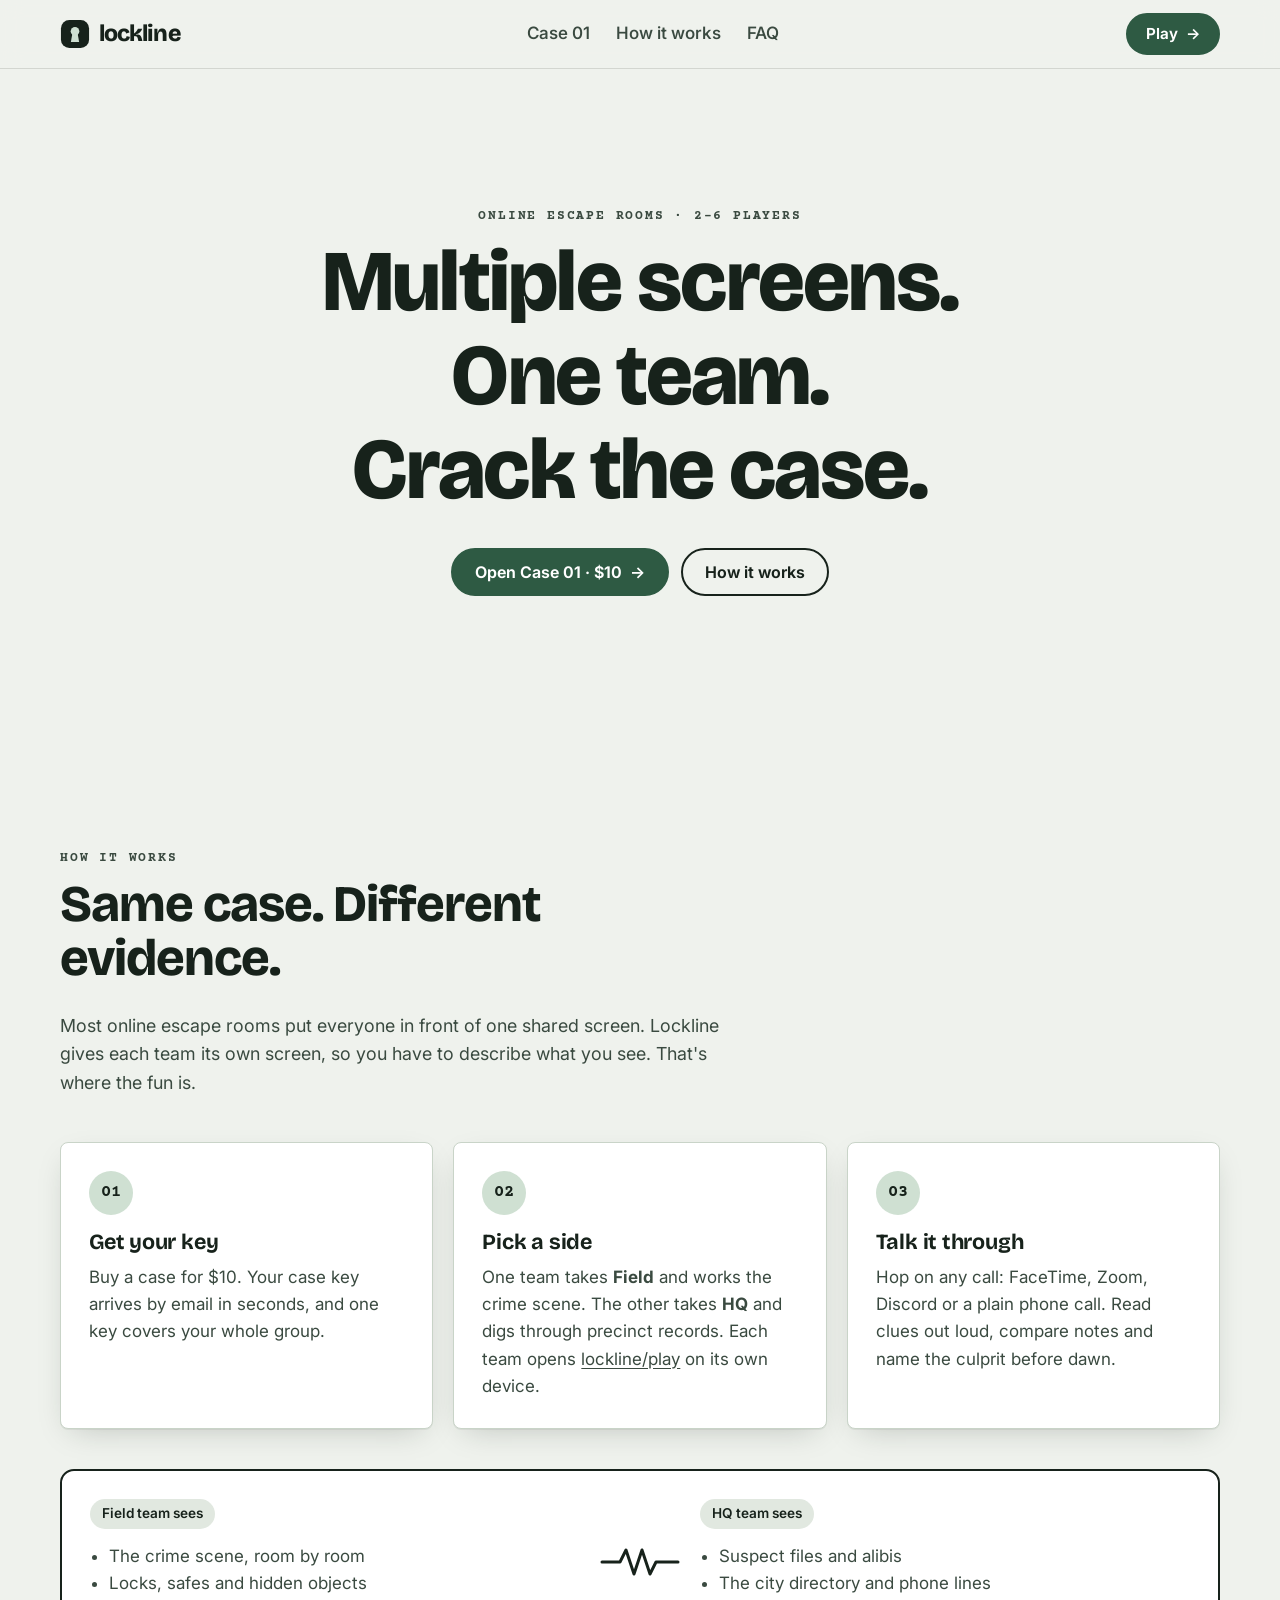
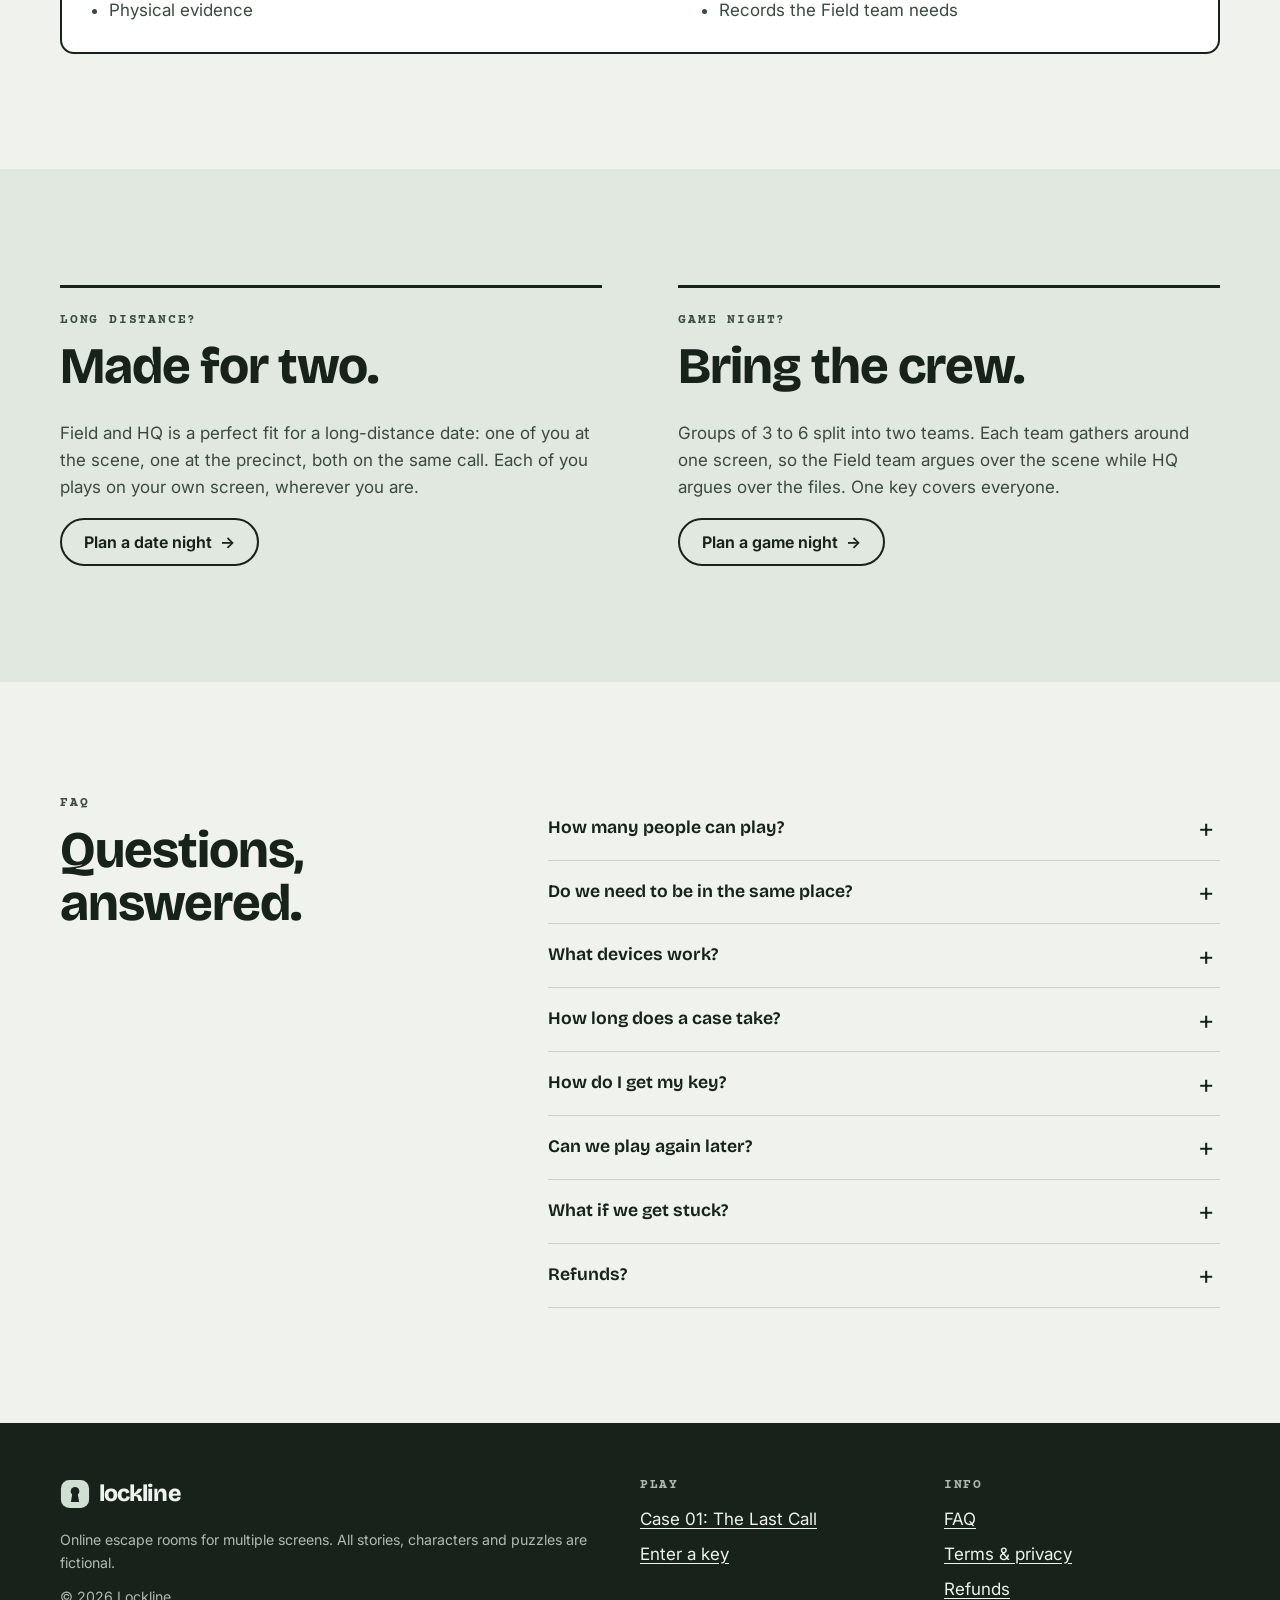
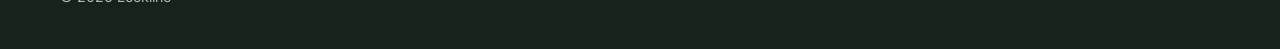
==== index.html @ af4c3b4a "Say 'Multiple screens' instead of 'Two screens'. Co-Authored-By: Claude Opus 5.5 <noreply@anthropic." ====
<!doctype html>
<html lang="en">
<head>
<meta charset="utf-8">
<meta name="viewport" content="width=device-width, initial-scale=1">
<title>Lockline · Online escape rooms for multiple screens</title>
<meta name="description" content="Online detective escape rooms you play from anywhere. Split into Field and HQ, each on your own screen, and talk it through. 2–6 players, $10 per room.">
<meta property="og:title" content="Lockline · Online escape rooms">
<meta property="og:description" content="Multiple screens. One team. Crack the case. 2–6 players, $10 per room.">
<meta name="theme-color" content="#eff2ed">
<link rel="icon" href="images/favicon.svg" type="image/svg+xml">
<link rel="preconnect" href="https://fonts.googleapis.com">
<link rel="preconnect" href="https://fonts.gstatic.com" crossorigin>
<link rel="stylesheet" href="https://fonts.googleapis.com/css2?family=Bricolage+Grotesque:opsz,wght@12..96,400..800&family=Courier+Prime:wght@400;700&family=Inter:wght@400..700&display=swap">
<link rel="stylesheet" href="css/site.css">
<link rel="stylesheet" href="css/home.css">
</head>
<body>
<a class="skip" href="#main">Skip to content</a>

<header class="nav">
  <div class="wrap">
    <a class="logo" href="./" aria-label="Lockline home">
      <svg viewBox="0 0 32 32" aria-hidden="true"><rect x="1" y="1" width="30" height="30" rx="9" fill="#17221b"/><circle cx="16" cy="13" r="4.6" fill="#cfe0d2"/><path d="M13.2 15.5h5.6l1.6 9h-8.8z" fill="#cfe0d2"/></svg>
      lockline
    </a>
    <nav aria-label="Main">
      <ul>
        <li><a href="rooms/the-last-call.html">Case 01</a></li>
        <li><a href="#how">How it works</a></li>
        <li><a href="#faq">FAQ</a></li>
      </ul>
    </nav>
    <a class="btn btn--tape" href="play.html">Play <span class="arrow" aria-hidden="true">→</span></a>
  </div>
</header>

<main id="main">
  <section class="hero">
    <div class="wrap">
      <div class="hero-copy">
        <span class="eyebrow">Online escape rooms · 2–6 players</span>
        <h1 class="kinetic" aria-label="Multiple screens. One team. Crack the case.">
          <span class="k" aria-hidden="true">Multiple screens.</span>
          <span class="k" aria-hidden="true">One team.</span>
          <span class="k" aria-hidden="true">Crack the case.</span>
        </h1>
        <div class="hero-cta">
          <a class="btn btn--tape" href="rooms/the-last-call.html">Open Case 01 · $10 <span class="arrow" aria-hidden="true">→</span></a>
          <a class="btn btn--ghost" href="#how">How it works</a>
        </div>
      </div>
    </div>
  </section>

  <section id="how">
    <div class="wrap">
      <div class="section-head reveal">
        <span class="eyebrow">How it works</span>
        <h2>Same case. Different evidence.</h2>
        <p>Most online escape rooms put everyone in front of one shared screen. Lockline gives each team its own screen, so you have to describe what you see. That's where the fun is.</p>
      </div>
      <ol class="steps">
        <li class="step paper reveal">
          <span class="step-n typed">01</span>
          <h3>Get your key</h3>
          <p>Buy a case for $10. Your case key arrives by email in seconds, and one key covers your whole group.</p>
        </li>
        <li class="step paper reveal">
          <span class="step-n typed">02</span>
          <h3>Pick a side</h3>
          <p>One team takes <strong>Field</strong> and works the crime scene. The other takes <strong>HQ</strong> and digs through precinct records. Each team opens <a href="play.html">lockline/play</a> on its own device.</p>
        </li>
        <li class="step paper reveal">
          <span class="step-n typed">03</span>
          <h3>Talk it through</h3>
          <p>Hop on any call: FaceTime, Zoom, Discord or a plain phone call. Read clues out loud, compare notes and name the culprit before dawn.</p>
        </li>
      </ol>
      <div class="split reveal">
        <div class="split-side">
          <span class="chip">Field team sees</span>
          <ul>
            <li>The crime scene, room by room</li>
            <li>Locks, safes and hidden objects</li>
            <li>Physical evidence</li>
          </ul>
        </div>
        <div class="split-mid" aria-hidden="true">
          <svg viewBox="0 0 80 40"><path d="M2 20h18l6-12 8 24 8-24 8 24 6-12h22" fill="none" stroke="#17221b" stroke-width="3" stroke-linecap="round" stroke-linejoin="round"/></svg>
        </div>
        <div class="split-side">
          <span class="chip">HQ team sees</span>
          <ul>
            <li>Suspect files and alibis</li>
            <li>The city directory and phone lines</li>
            <li>Records the Field team needs</li>
          </ul>
        </div>
      </div>
    </div>
  </section>

  <section class="duo alt">
    <div class="wrap duo-grid">
      <div class="reveal">
        <span class="eyebrow">Long distance?</span>
        <h2>Made for two.</h2>
        <p>Field and HQ is a perfect fit for a long-distance date: one of you at the scene, one at the precinct, both on the same call. Each of you plays on your own screen, wherever you are.</p>
        <a class="btn btn--ghost" href="rooms/the-last-call.html">Plan a date night <span class="arrow" aria-hidden="true">→</span></a>
      </div>
      <div class="reveal">
        <span class="eyebrow">Game night?</span>
        <h2>Bring the crew.</h2>
        <p>Groups of 3 to 6 split into two teams. Each team gathers around one screen, so the Field team argues over the scene while HQ argues over the files. One key covers everyone.</p>
        <a class="btn btn--ghost" href="rooms/the-last-call.html">Plan a game night <span class="arrow" aria-hidden="true">→</span></a>
      </div>
    </div>
  </section>

  <section id="faq">
    <div class="wrap faq-wrap">
      <div class="section-head reveal">
        <span class="eyebrow">FAQ</span>
        <h2>Questions, answered.</h2>
      </div>
      <div class="faq">
        <details><summary>How many people can play?</summary><p>2 to 6. With two players, each of you takes a side. With more, split into two teams. One screen per team works best.</p></details>
        <details><summary>Do we need to be in the same place?</summary><p>No, that's the point. Play together on the couch or from different cities. You just need to be able to talk: on a video call, a phone call, or in the same room.</p></details>
        <details><summary>What devices work?</summary><p>Any modern browser on a laptop, tablet or phone. A laptop or tablet is nicest for the Field team because the crime scene is a big picture to explore.</p></details>
        <details><summary>How long does a case take?</summary><p>About 45–60 minutes. There's no hard cutoff. The clock keeps running if you go over, and you can use hints any time.</p></details>
        <details><summary>How do I get my key?</summary><p>Right after checkout, your case key arrives by email and appears on the receipt page. Enter it at <a href="play.html">lockline/play</a> on each device.</p></details>
        <details><summary>Can we play again later?</summary><p>Yes. Your key stays valid, and your progress is saved in your browser, so you can pause and pick up where you left off.</p></details>
        <details><summary>What if we get stuck?</summary><p>Every lead has three hints, from a gentle nudge to the answer itself. Hints are free; they just show up on your final case report.</p></details>
        <details><summary>Refunds?</summary><p>If the game doesn't work for you, email us within 14 days and we'll make it right. See the <a href="legal.html#refunds">refund policy</a>.</p></details>
      </div>
    </div>
  </section>
</main>

<footer>
  <div class="wrap">
    <div>
      <a class="logo" href="./"><svg viewBox="0 0 32 32" aria-hidden="true" width="30" height="30"><rect x="1" y="1" width="30" height="30" rx="9" fill="#cfe0d2"/><circle cx="16" cy="13" r="4.6" fill="#17221b"/><path d="M13.2 15.5h5.6l1.6 9h-8.8z" fill="#17221b"/></svg>lockline</a>
      <small>Online escape rooms for multiple screens. All stories, characters and puzzles are fictional.</small>
      <small>© <span data-year></span> Lockline</small>
    </div>
    <div>
      <h4>Play</h4>
      <ul><li><a href="rooms/the-last-call.html">Case 01: The Last Call</a></li><li><a href="play.html">Enter a key</a></li></ul>
    </div>
    <div>
      <h4>Info</h4>
      <ul><li><a href="#faq">FAQ</a></li><li><a href="legal.html">Terms &amp; privacy</a></li><li><a href="legal.html#refunds">Refunds</a></li></ul>
    </div>
  </div>
</footer>

<script src="js/config.js"></script>
<script src="js/site.js"></script>
</body>
</html>
---- css/site.css ----
/* Lockline — shared styles
   Palette: Figma "Lush forest" (sage gray / deep green / forest), one solid background, no bright accent.
   --tape is a pale green fill behind dark text; --brand is the main button with white text. */
:root {
  --ivory: #eff2ed;
  --gray: #e1e8e0;
  --gray-2: #c9d4c8;
  --char: #17221b;
  --ink-2: #3a4a40;
  --mute: #55645a;
  --tape: #cfe0d2;
  --tape-deep: #a9c4ae;
  --brand: #2e5a43;
  --err: #b3261e;
  --ok: #2e6b3f;
  --line: #17221b22;

  --f-head: "Bricolage Grotesque", system-ui, sans-serif;
  --f-body: "Inter", system-ui, sans-serif;
  --f-type: "Courier Prime", "Courier New", monospace;

  --r: 14px;
  --r-sm: 8px;
  --shadow: 0 1px 0 #17221b10, 0 10px 30px -12px #17221b40;
  --wrap: 1160px;
  --ease: cubic-bezier(.2, .8, .2, 1);
}

*, *::before, *::after { box-sizing: border-box; }
html { -webkit-text-size-adjust: 100%; scroll-behavior: smooth; }
body {
  margin: 0;
  background: var(--ivory);
  color: var(--char);
  font: 400 1.0625rem/1.6 var(--f-body);
  font-optical-sizing: auto;
}
img, svg { display: block; max-width: 100%; }
a { color: inherit; text-underline-offset: 3px; }
h1, h2, h3, h4 { font-family: var(--f-head); line-height: 1.05; margin: 0 0 .5em; letter-spacing: -.02em; }
h1 { font-size: clamp(2.6rem, 7vw, 5.4rem); font-weight: 800; }
h2 { font-size: clamp(2rem, 4.4vw, 3.2rem); font-weight: 750; }
h3 { font-size: 1.35rem; font-weight: 700; letter-spacing: -.01em; }
p { margin: 0 0 1em; }
.wrap { width: min(var(--wrap), 100% - 32px); margin-inline: auto; }

:focus-visible { outline: 3px solid var(--char); outline-offset: 3px; border-radius: 4px; box-shadow: 0 0 0 6px var(--tape); }
[hidden] { display: none !important; }
[tabindex="-1"]:focus { outline: none; box-shadow: none; }
.skip { position: absolute; left: 12px; top: -60px; z-index: 100; background: var(--tape); color: var(--char); padding: 10px 16px; border-radius: var(--r-sm); font-weight: 700; text-decoration: none; transition: top .2s; }
.skip:focus { top: 12px; }
.sr-only { position: absolute; width: 1px; height: 1px; overflow: hidden; clip: rect(0 0 0 0); white-space: nowrap; }

/* ---------- buttons ---------- */
.btn {
  --bg: var(--char); --fg: var(--ivory);
  display: inline-flex; align-items: center; justify-content: center; gap: .5em;
  min-height: 48px; padding: 0 22px;
  border: 2px solid var(--char); border-radius: 999px;
  background: var(--bg); color: var(--fg);
  font: 650 1rem/1 var(--f-body); text-decoration: none; cursor: pointer;
  transition: transform .18s var(--ease), box-shadow .18s var(--ease), background .18s;
}
.btn:hover { transform: translateY(-2px); box-shadow: 0 6px 0 -1px var(--char); }
.btn:active { transform: translateY(1px); box-shadow: none; }
.btn--tape { --bg: var(--brand); --fg: #fff; border-color: var(--brand); }
.btn--ghost { --bg: transparent; --fg: var(--char); }
.btn[disabled], .btn[aria-disabled="true"] { opacity: .55; cursor: not-allowed; transform: none; box-shadow: none; }
.btn .arrow { transition: transform .18s var(--ease); }
.btn:hover .arrow { transform: translateX(3px); }

.chip { display: inline-flex; align-items: center; gap: 6px; padding: 4px 12px; border-radius: 999px; background: var(--gray); font: 600 .85rem/1.6 var(--f-body); }
.chip--tape { background: var(--tape); }
.eyebrow { font: 700 .8rem/1 var(--f-type); text-transform: uppercase; letter-spacing: .14em; color: var(--ink-2); margin-bottom: 14px; display: block; }

/* ---------- nav ---------- */
.nav { position: sticky; top: 0; z-index: 50; background: color-mix(in srgb, var(--ivory) 88%, transparent); backdrop-filter: blur(10px); border-bottom: 1px solid var(--line); }
.nav .wrap { display: flex; align-items: center; justify-content: space-between; min-height: 68px; gap: 16px; }
.logo { display: inline-flex; align-items: center; gap: 9px; font: 800 1.45rem/1 var(--f-head); letter-spacing: -.04em; text-decoration: none; }
.logo svg { width: 30px; height: 30px; }
.nav ul { display: flex; gap: 26px; list-style: none; margin: 0; padding: 0; }
.nav ul a { text-decoration: none; font-weight: 550; color: var(--ink-2); }
.nav ul a:hover { color: var(--char); text-decoration: underline; }
.nav .btn { min-height: 42px; padding: 0 18px; font-size: .95rem; }
@media (max-width: 760px) { .nav ul { display: none; } }

/* ---------- sections ---------- */
section { padding: clamp(64px, 9vw, 120px) 0; }
.section-head { max-width: 680px; margin-bottom: 44px; }
.section-head p { color: var(--ink-2); font-size: 1.12rem; }
.alt { background: var(--gray); }

/* ---------- footer ---------- */
footer { background: var(--char); color: var(--gray); padding: 56px 0 40px; }
footer a { color: var(--ivory); }
footer .wrap { display: grid; gap: 28px; grid-template-columns: 2fr 1fr 1fr; }
footer .logo { color: var(--ivory); }
footer small { color: #adbcb1; display: block; margin-top: 12px; }
footer ul { list-style: none; padding: 0; margin: 0; display: grid; gap: 8px; }
footer h4 { font: 700 .8rem/1 var(--f-type); letter-spacing: .12em; text-transform: uppercase; color: #adbcb1; margin-bottom: 14px; }
@media (max-width: 760px) { footer .wrap { grid-template-columns: 1fr; } }

/* ---------- paper / evidence ---------- */
.paper { background: #fff; border: 1px solid var(--gray-2); border-radius: var(--r-sm); box-shadow: var(--shadow); }
.typed { font-family: var(--f-type); }
.stamp { display: inline-block; border: 3px solid currentColor; padding: 4px 12px; font: 700 .95rem/1 var(--f-type); letter-spacing: .14em; text-transform: uppercase; transform: rotate(-6deg); border-radius: 4px; }

/* ---------- reveal on scroll ---------- */
.reveal { opacity: 0; transform: translateY(18px); transition: opacity .6s var(--ease), transform .6s var(--ease); }
.reveal.in { opacity: 1; transform: none; }

@media (prefers-reduced-motion: reduce) {
  *, *::before, *::after { animation: none !important; transition: none !important; scroll-behavior: auto !important; }
  .reveal { opacity: 1; transform: none; }
}
---- css/home.css ----
/* ---------- hero ---------- */
.hero { padding: clamp(64px, 11vw, 150px) 0 clamp(72px, 11vw, 150px); text-align: center; }
.hero-copy { display: flex; flex-direction: column; align-items: center; }
.kinetic { display: flex; flex-direction: column; align-items: center; gap: .04em; margin-bottom: 32px; }
.kinetic .k { display: block; opacity: 0; transform: translateY(.4em); animation: kin .7s var(--ease) forwards; font-variation-settings: "wght" 500; }
.kinetic .k:nth-child(1) { animation-delay: .05s; }
.kinetic .k:nth-child(2) { animation-delay: .25s; }
.kinetic .k:nth-child(3) { animation-delay: .45s; }
@keyframes kin { to { opacity: 1; transform: none; font-variation-settings: "wght" 800; } }
@media (prefers-reduced-motion: reduce) { .kinetic .k { opacity: 1; transform: none; font-variation-settings: "wght" 800; } }
.hero-cta { display: flex; flex-wrap: wrap; justify-content: center; gap: 12px; }

/* ---------- how ---------- */
.steps { list-style: none; padding: 0; margin: 0 0 40px; display: grid; grid-template-columns: repeat(3, 1fr); gap: 20px; }
@media (max-width: 860px) { .steps { grid-template-columns: 1fr; } }
.step { padding: 28px; transition: transform .2s var(--ease), box-shadow .2s var(--ease); }
.step:hover { transform: translateY(-4px); box-shadow: 0 1px 0 #17221b10, 0 18px 36px -16px #17221b55; }
.step-n { display: inline-grid; place-items: center; width: 44px; height: 44px; border-radius: 50%; background: var(--tape); font-weight: 700; margin-bottom: 16px; }
.step p { color: var(--ink-2); margin: 0; }
.split { display: grid; grid-template-columns: 1fr 80px 1fr; gap: 20px; align-items: center; border: 2px solid var(--char); border-radius: var(--r); padding: 28px; background: #fff; }
.split ul { margin: 14px 0 0; padding-left: 1.1em; color: var(--ink-2); }
.split-mid svg { width: 80px; }
@media (max-width: 700px) { .split { grid-template-columns: 1fr; } .split-mid { justify-self: center; transform: rotate(90deg); } }

/* ---------- duo ---------- */
.duo-grid { display: grid; grid-template-columns: 1fr 1fr; gap: clamp(32px, 6vw, 80px); }
.duo-grid > div { border-top: 3px solid var(--char); padding-top: 26px; }
.duo-grid p { color: var(--ink-2); }
@media (max-width: 760px) { .duo-grid { grid-template-columns: 1fr; } }

/* ---------- faq ---------- */
.faq-wrap { display: grid; grid-template-columns: .8fr 1.2fr; gap: 40px; }
@media (max-width: 860px) { .faq-wrap { grid-template-columns: 1fr; } }
.faq details { border-bottom: 1px solid var(--gray-2); background: transparent; }
.faq summary { cursor: pointer; list-style: none; padding: 20px 40px 20px 0; position: relative; font: 650 1.1rem/1.3 var(--f-head); }
.faq summary::-webkit-details-marker { display: none; }
.faq summary::after { content: "+"; position: absolute; right: 6px; top: 50%; translate: 0 -50%; font: 400 1.6rem/1 var(--f-body); transition: rotate .2s var(--ease); }
.faq details[open] summary::after { rotate: 45deg; }
.faq details p { color: var(--ink-2); margin: 0 0 20px; max-width: 60ch; }
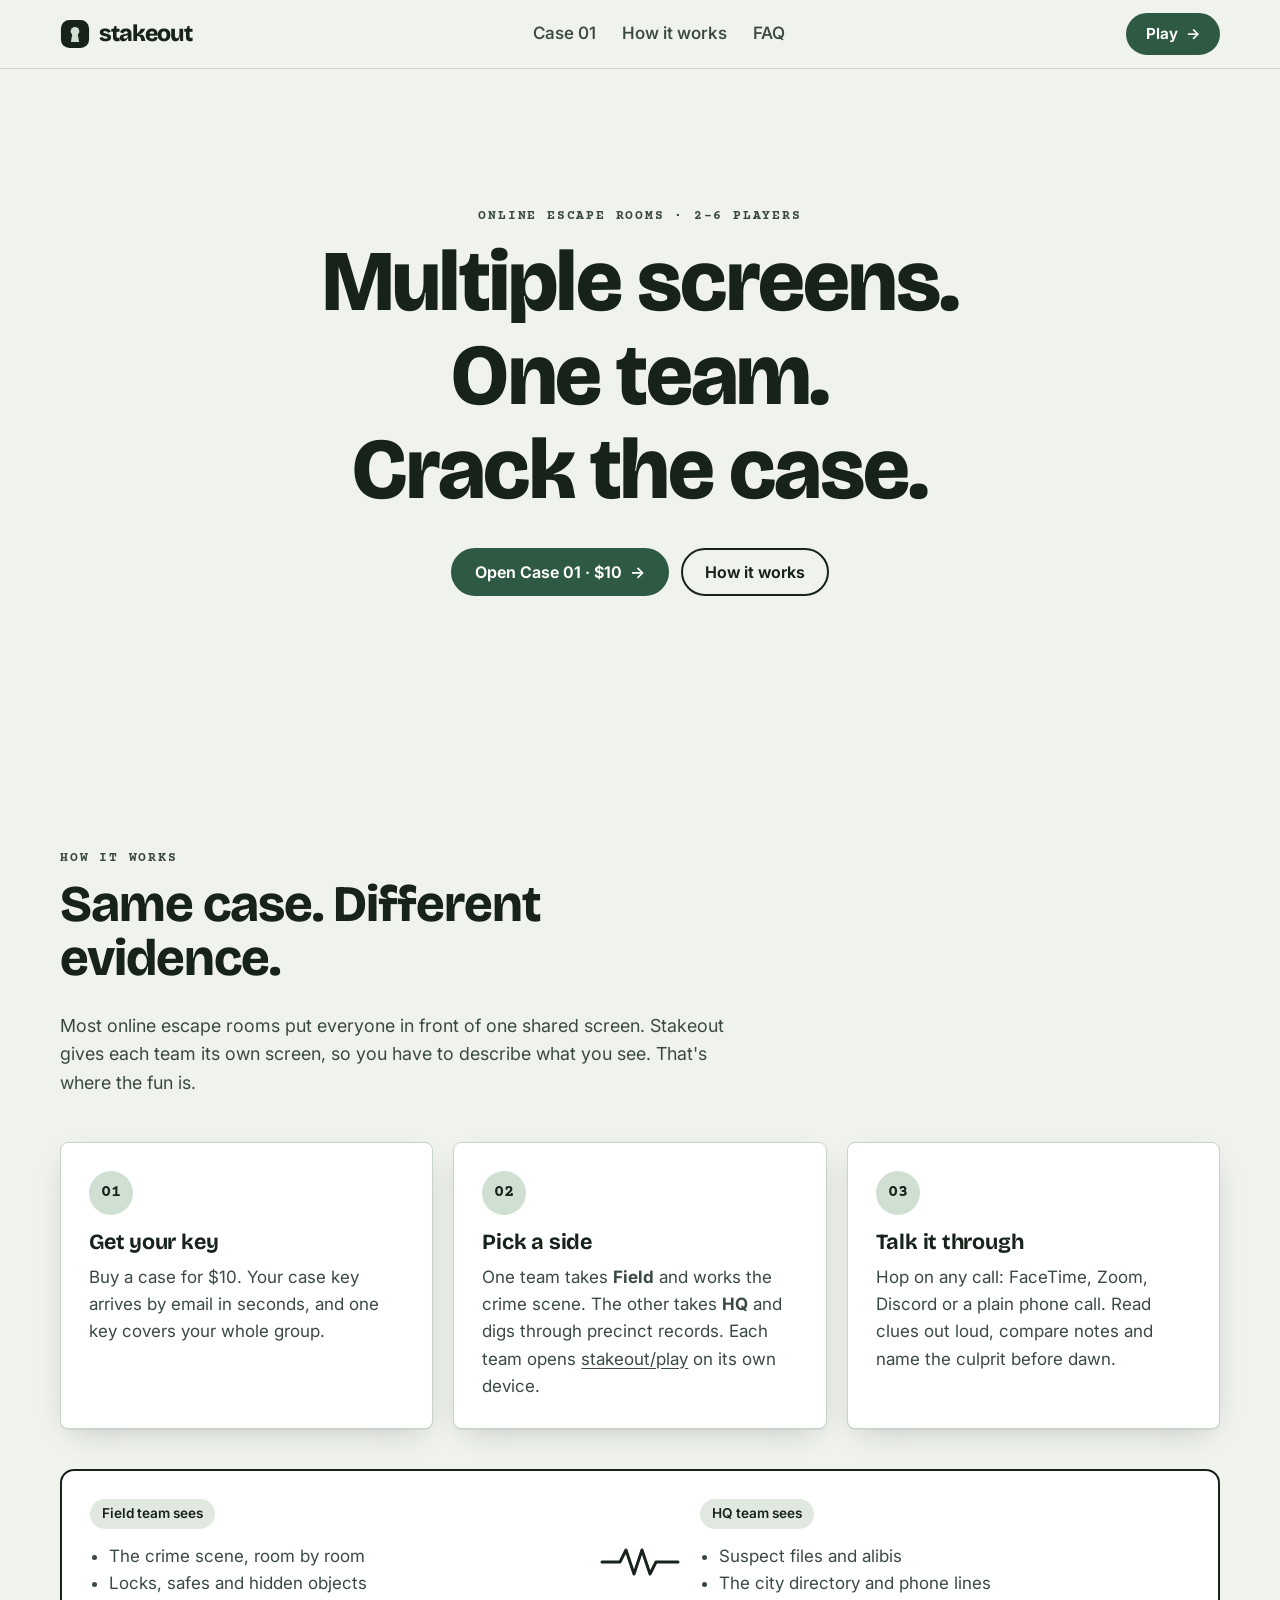
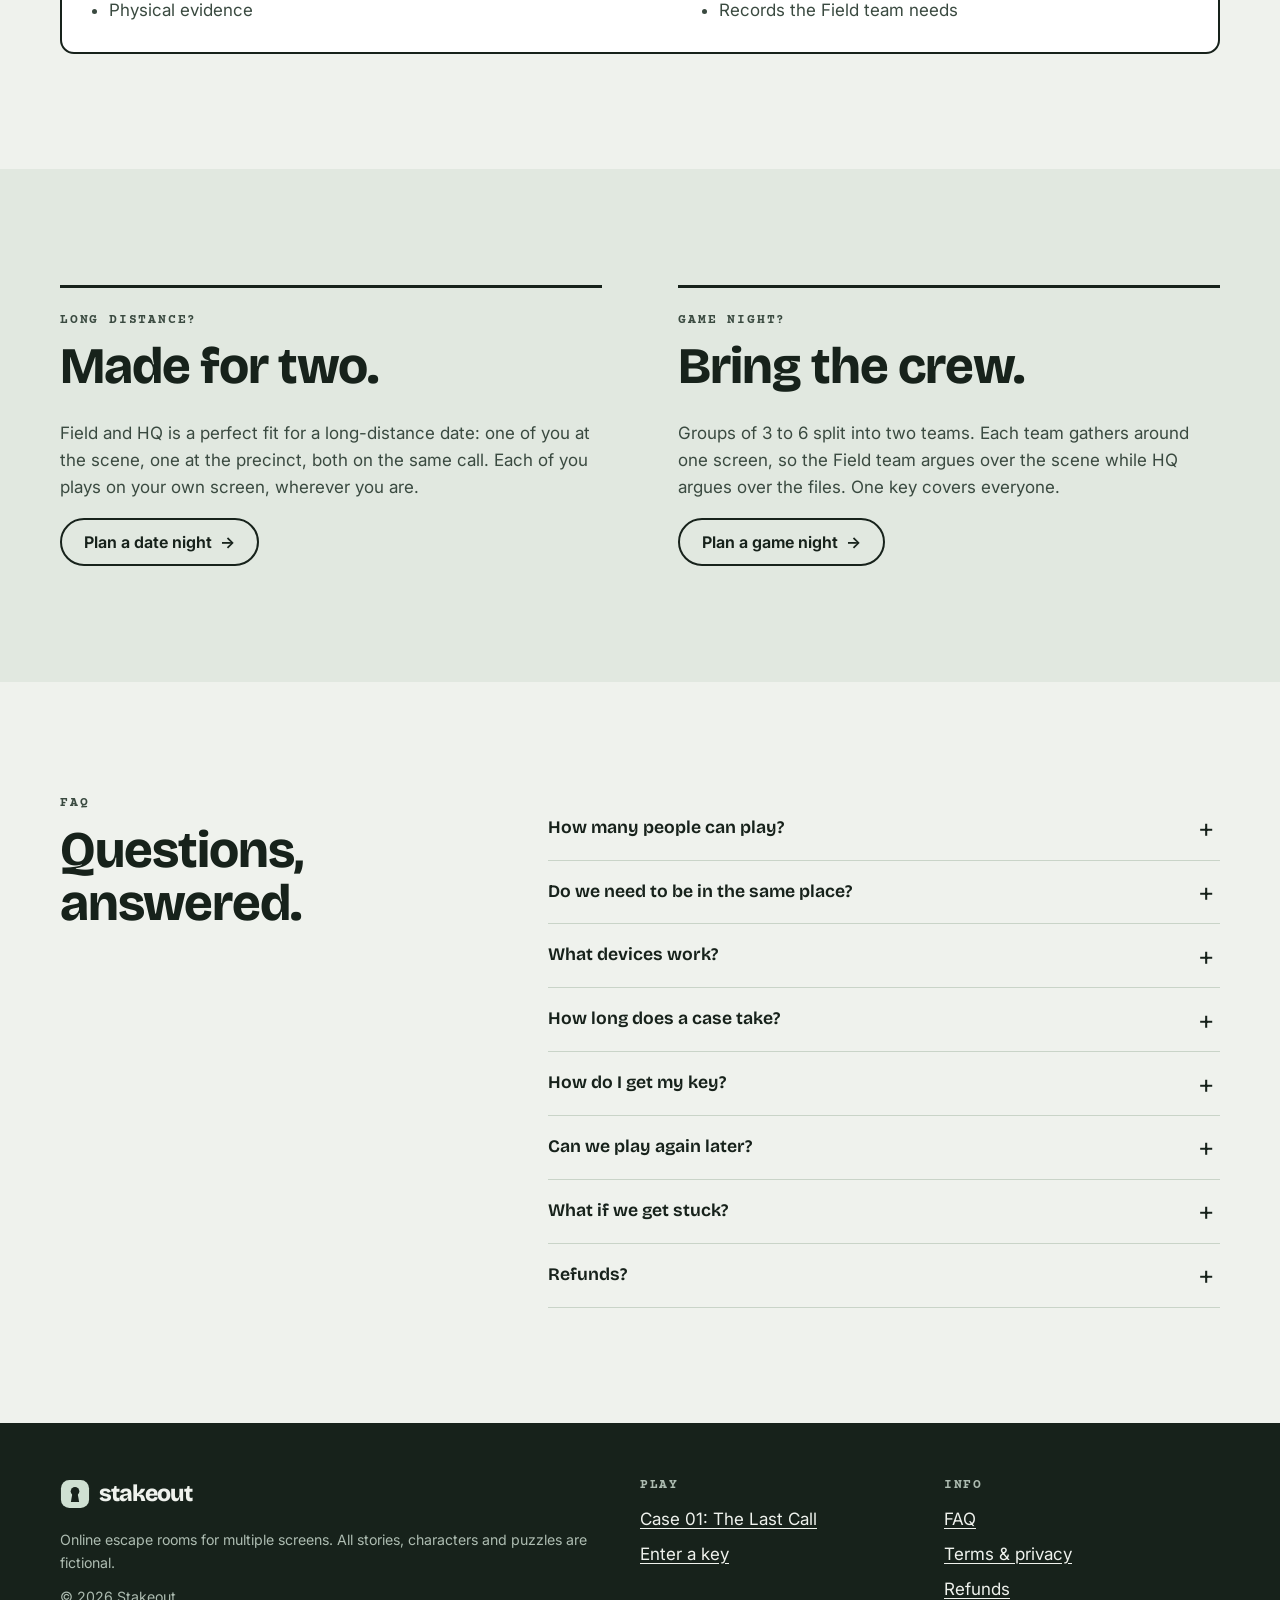
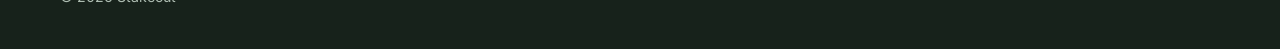
==== commit dc343fd4: "Rename the site from Lockline to Stakeout. Co-Authored-By: Claude Opus 5.5 <noreply@anthropic.com>" ====
--- a/index.html
+++ b/index.html
@@ -3,9 +3,9 @@
 <head>
 <meta charset="utf-8">
 <meta name="viewport" content="width=device-width, initial-scale=1">
-<title>Lockline · Online escape rooms for multiple screens</title>
+<title>Stakeout · Online escape rooms for multiple screens</title>
 <meta name="description" content="Online detective escape rooms you play from anywhere. Split into Field and HQ, each on your own screen, and talk it through. 2–6 players, $10 per room.">
-<meta property="og:title" content="Lockline · Online escape rooms">
+<meta property="og:title" content="Stakeout · Online escape rooms">
 <meta property="og:description" content="Multiple screens. One team. Crack the case. 2–6 players, $10 per room.">
 <meta name="theme-color" content="#eff2ed">
 <link rel="icon" href="images/favicon.svg" type="image/svg+xml">
@@ -20,9 +20,9 @@
 
 <header class="nav">
   <div class="wrap">
-    <a class="logo" href="./" aria-label="Lockline home">
+    <a class="logo" href="./" aria-label="Stakeout home">
       <svg viewBox="0 0 32 32" aria-hidden="true"><rect x="1" y="1" width="30" height="30" rx="9" fill="#17221b"/><circle cx="16" cy="13" r="4.6" fill="#cfe0d2"/><path d="M13.2 15.5h5.6l1.6 9h-8.8z" fill="#cfe0d2"/></svg>
-      lockline
+      stakeout
     </a>
     <nav aria-label="Main">
       <ul>
@@ -58,7 +58,7 @@
       <div class="section-head reveal">
         <span class="eyebrow">How it works</span>
         <h2>Same case. Different evidence.</h2>
-        <p>Most online escape rooms put everyone in front of one shared screen. Lockline gives each team its own screen, so you have to describe what you see. That's where the fun is.</p>
+        <p>Most online escape rooms put everyone in front of one shared screen. Stakeout gives each team its own screen, so you have to describe what you see. That's where the fun is.</p>
       </div>
       <ol class="steps">
         <li class="step paper reveal">
@@ -69,7 +69,7 @@
         <li class="step paper reveal">
           <span class="step-n typed">02</span>
           <h3>Pick a side</h3>
-          <p>One team takes <strong>Field</strong> and works the crime scene. The other takes <strong>HQ</strong> and digs through precinct records. Each team opens <a href="play.html">lockline/play</a> on its own device.</p>
+          <p>One team takes <strong>Field</strong> and works the crime scene. The other takes <strong>HQ</strong> and digs through precinct records. Each team opens <a href="play.html">stakeout/play</a> on its own device.</p>
         </li>
         <li class="step paper reveal">
           <span class="step-n typed">03</span>
@@ -129,7 +129,7 @@
         <details><summary>Do we need to be in the same place?</summary><p>No, that's the point. Play together on the couch or from different cities. You just need to be able to talk: on a video call, a phone call, or in the same room.</p></details>
         <details><summary>What devices work?</summary><p>Any modern browser on a laptop, tablet or phone. A laptop or tablet is nicest for the Field team because the crime scene is a big picture to explore.</p></details>
         <details><summary>How long does a case take?</summary><p>About 45–60 minutes. There's no hard cutoff. The clock keeps running if you go over, and you can use hints any time.</p></details>
-        <details><summary>How do I get my key?</summary><p>Right after checkout, your case key arrives by email and appears on the receipt page. Enter it at <a href="play.html">lockline/play</a> on each device.</p></details>
+        <details><summary>How do I get my key?</summary><p>Right after checkout, your case key arrives by email and appears on the receipt page. Enter it at <a href="play.html">stakeout/play</a> on each device.</p></details>
         <details><summary>Can we play again later?</summary><p>Yes. Your key stays valid, and your progress is saved in your browser, so you can pause and pick up where you left off.</p></details>
         <details><summary>What if we get stuck?</summary><p>Every lead has three hints, from a gentle nudge to the answer itself. Hints are free; they just show up on your final case report.</p></details>
         <details><summary>Refunds?</summary><p>If the game doesn't work for you, email us within 14 days and we'll make it right. See the <a href="legal.html#refunds">refund policy</a>.</p></details>
@@ -141,9 +141,9 @@
 <footer>
   <div class="wrap">
     <div>
-      <a class="logo" href="./"><svg viewBox="0 0 32 32" aria-hidden="true" width="30" height="30"><rect x="1" y="1" width="30" height="30" rx="9" fill="#cfe0d2"/><circle cx="16" cy="13" r="4.6" fill="#17221b"/><path d="M13.2 15.5h5.6l1.6 9h-8.8z" fill="#17221b"/></svg>lockline</a>
+      <a class="logo" href="./"><svg viewBox="0 0 32 32" aria-hidden="true" width="30" height="30"><rect x="1" y="1" width="30" height="30" rx="9" fill="#cfe0d2"/><circle cx="16" cy="13" r="4.6" fill="#17221b"/><path d="M13.2 15.5h5.6l1.6 9h-8.8z" fill="#17221b"/></svg>stakeout</a>
       <small>Online escape rooms for multiple screens. All stories, characters and puzzles are fictional.</small>
-      <small>© <span data-year></span> Lockline</small>
+      <small>© <span data-year></span> Stakeout</small>
     </div>
     <div>
       <h4>Play</h4>
--- a/css/site.css
+++ b/css/site.css
@@ -1,4 +1,4 @@
-/* Lockline — shared styles
+/* Stakeout — shared styles
    Palette: Figma "Lush forest" (sage gray / deep green / forest), one solid background, no bright accent.
    --tape is a pale green fill behind dark text; --brand is the main button with white text. */
 :root {
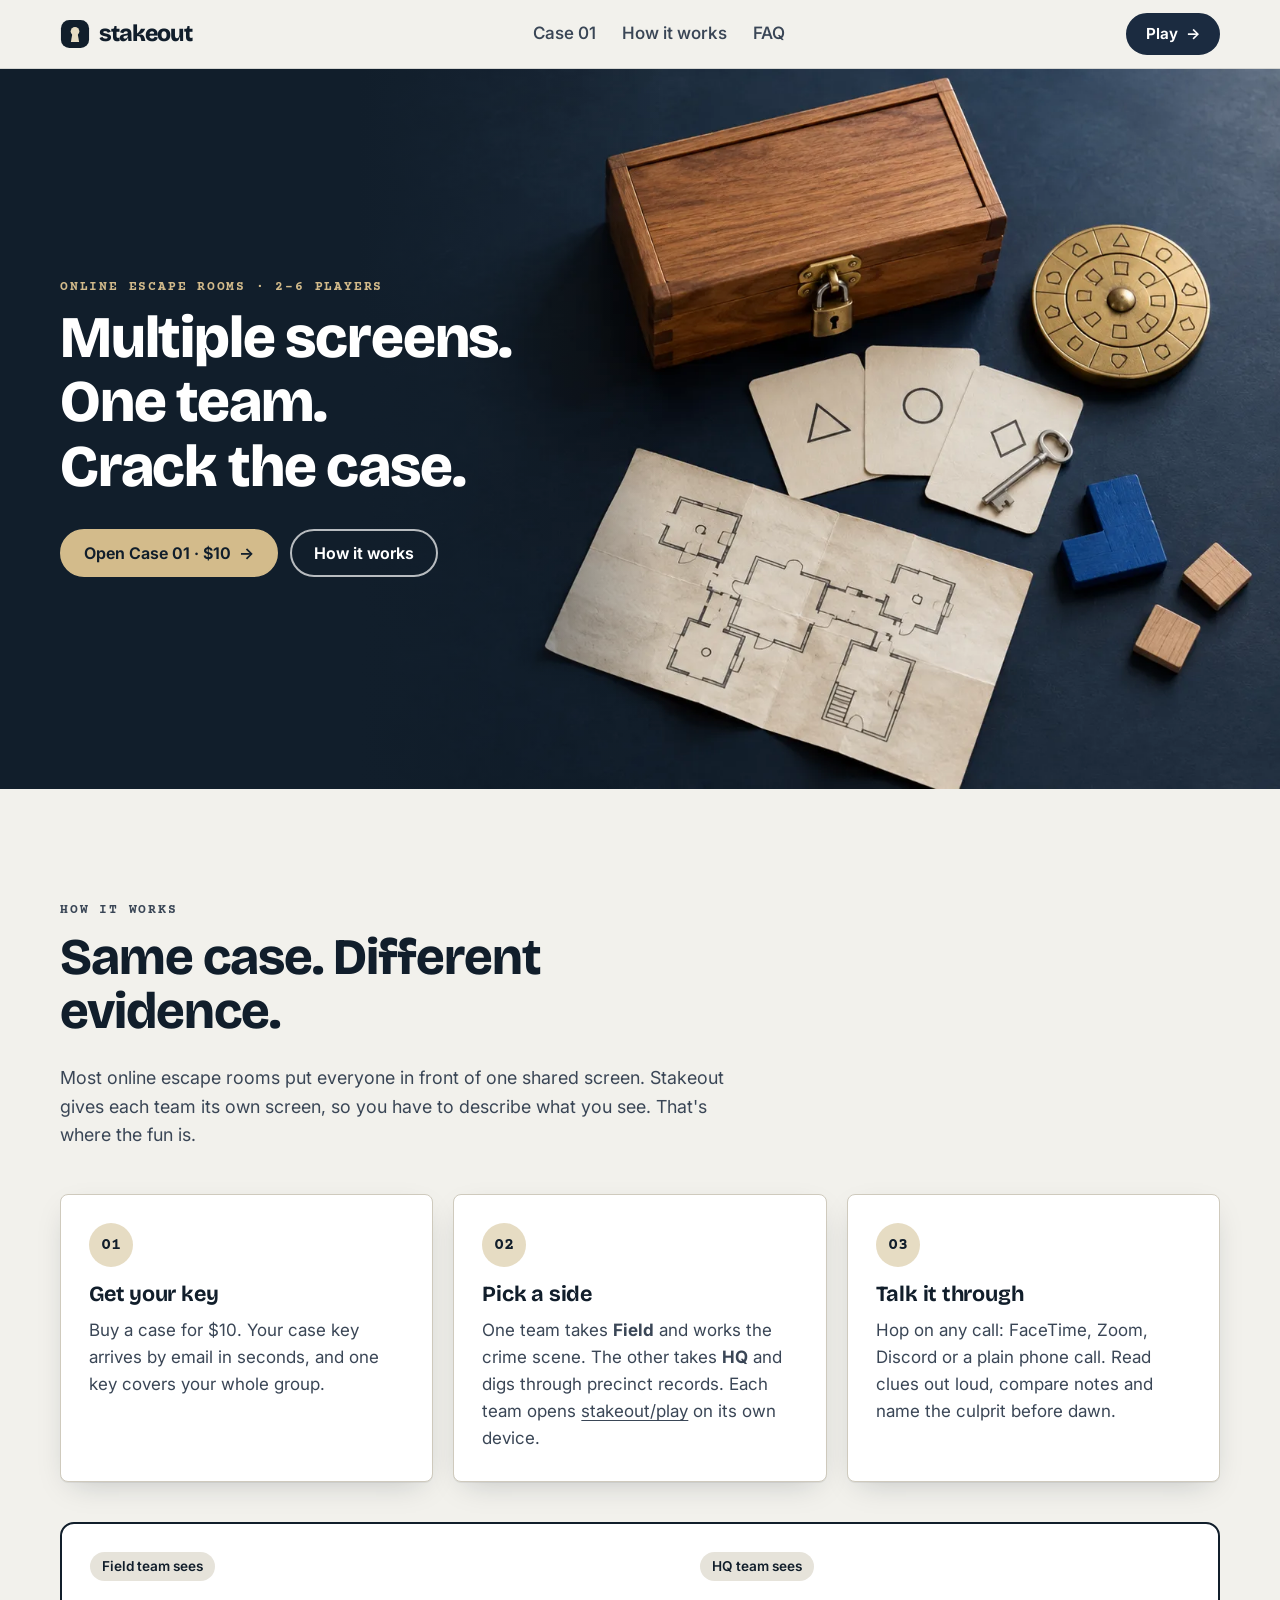
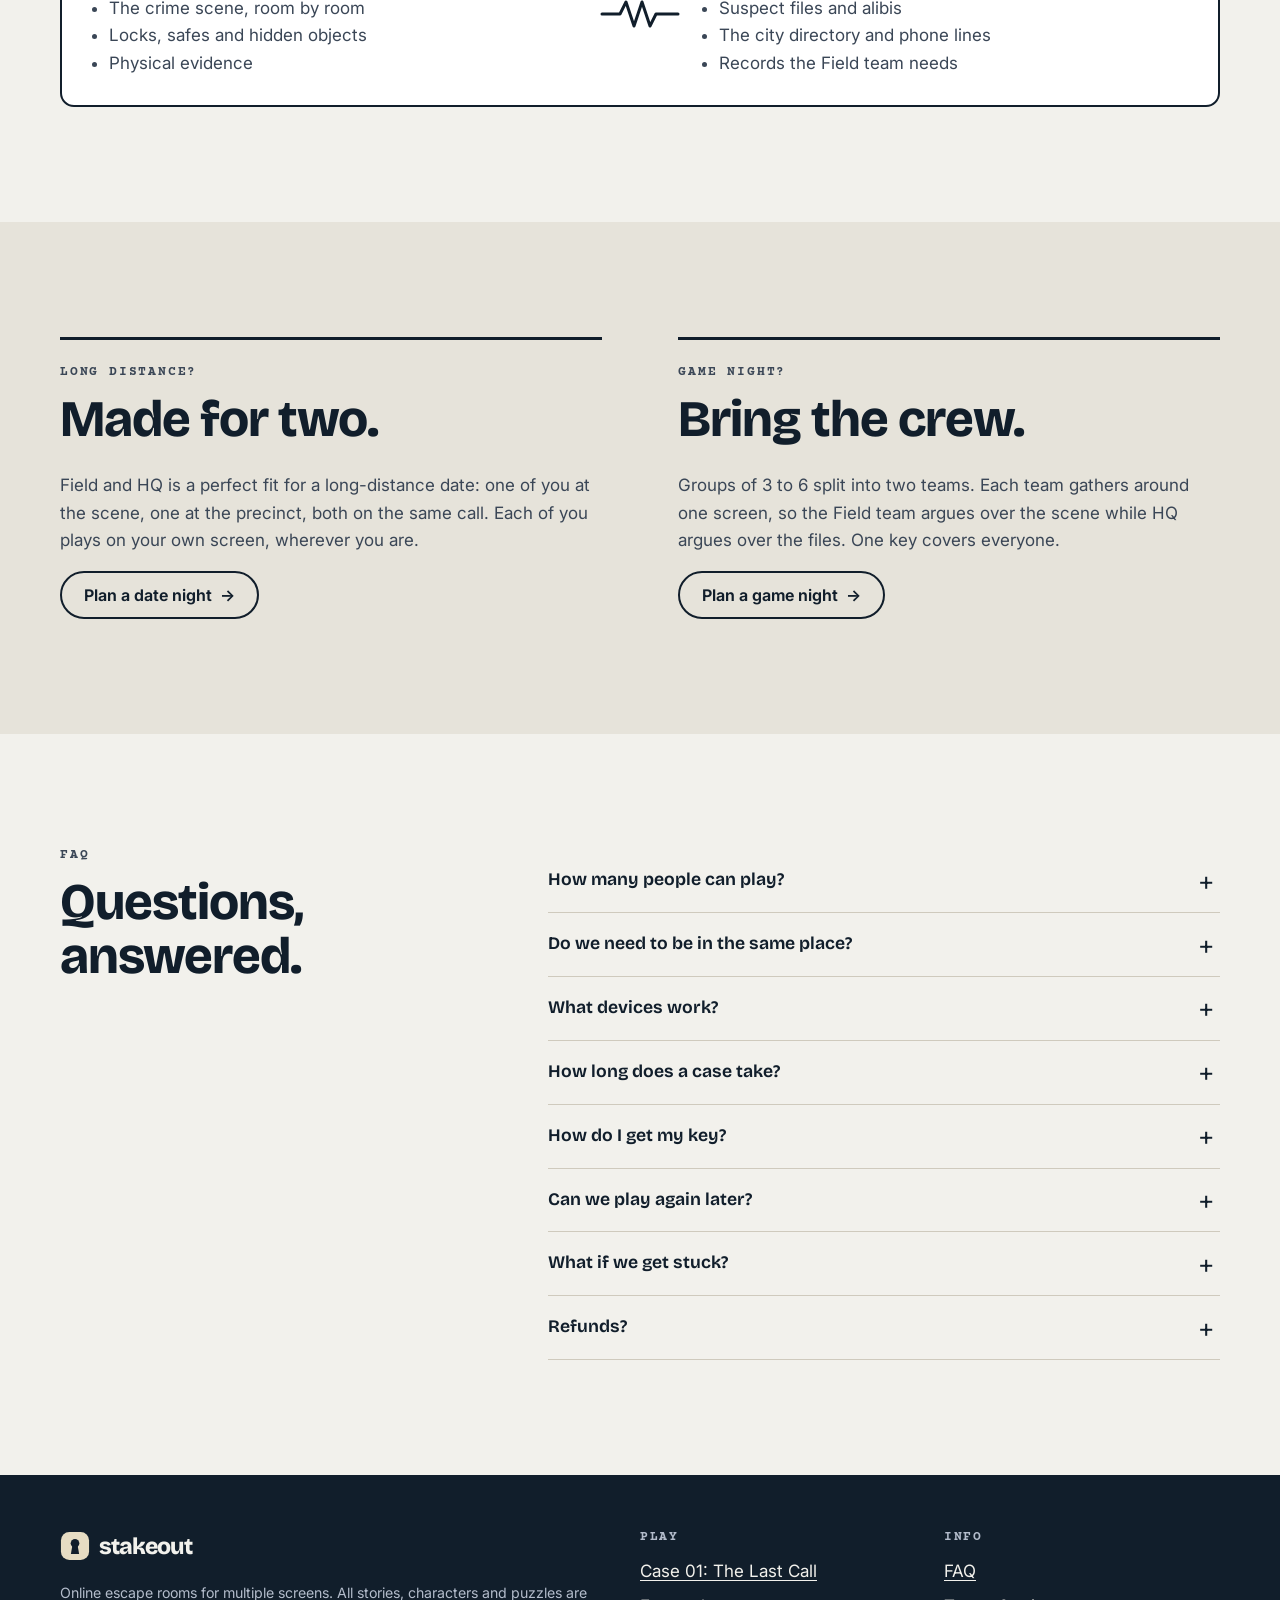
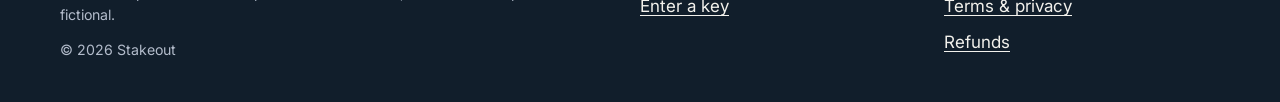
==== commit 2b4289b1: "Homepage hero: the new photo, with a navy, brass and paper palette taken from it. Co-Authored-By: Cl" ====
--- a/index.html
+++ b/index.html
@@ -7,7 +7,7 @@
 <meta name="description" content="Online detective escape rooms you play from anywhere. Split into Field and HQ, each on your own screen, and talk it through. 2–6 players, $10 per room.">
 <meta property="og:title" content="Stakeout · Online escape rooms">
 <meta property="og:description" content="Multiple screens. One team. Crack the case. 2–6 players, $10 per room.">
-<meta name="theme-color" content="#eff2ed">
+<meta name="theme-color" content="#f2f1ec">
 <link rel="icon" href="images/favicon.svg" type="image/svg+xml">
 <link rel="preconnect" href="https://fonts.googleapis.com">
 <link rel="preconnect" href="https://fonts.gstatic.com" crossorigin>
@@ -21,7 +21,7 @@
 <header class="nav">
   <div class="wrap">
     <a class="logo" href="./" aria-label="Stakeout home">
-      <svg viewBox="0 0 32 32" aria-hidden="true"><rect x="1" y="1" width="30" height="30" rx="9" fill="#17221b"/><circle cx="16" cy="13" r="4.6" fill="#cfe0d2"/><path d="M13.2 15.5h5.6l1.6 9h-8.8z" fill="#cfe0d2"/></svg>
+      <svg viewBox="0 0 32 32" aria-hidden="true"><rect x="1" y="1" width="30" height="30" rx="9" fill="#111e2b"/><circle cx="16" cy="13" r="4.6" fill="#e6dcc3"/><path d="M13.2 15.5h5.6l1.6 9h-8.8z" fill="#e6dcc3"/></svg>
       stakeout
     </a>
     <nav aria-label="Main">
@@ -37,6 +37,7 @@
 
 <main id="main">
   <section class="hero">
+    <img class="hero-img" src="images/hero.webp" srcset="images/hero-sm.webp 1000w, images/hero.webp 1672w" sizes="100vw" width="1672" height="941" alt="">
     <div class="wrap">
       <div class="hero-copy">
         <span class="eyebrow">Online escape rooms · 2–6 players</span>
@@ -47,7 +48,7 @@
         </h1>
         <div class="hero-cta">
           <a class="btn btn--tape" href="rooms/the-last-call.html">Open Case 01 · $10 <span class="arrow" aria-hidden="true">→</span></a>
-          <a class="btn btn--ghost" href="#how">How it works</a>
+          <a class="btn btn--ghost btn--light" href="#how">How it works</a>
         </div>
       </div>
     </div>
@@ -87,7 +88,7 @@
           </ul>
         </div>
         <div class="split-mid" aria-hidden="true">
-          <svg viewBox="0 0 80 40"><path d="M2 20h18l6-12 8 24 8-24 8 24 6-12h22" fill="none" stroke="#17221b" stroke-width="3" stroke-linecap="round" stroke-linejoin="round"/></svg>
+          <svg viewBox="0 0 80 40"><path d="M2 20h18l6-12 8 24 8-24 8 24 6-12h22" fill="none" stroke="#111e2b" stroke-width="3" stroke-linecap="round" stroke-linejoin="round"/></svg>
         </div>
         <div class="split-side">
           <span class="chip">HQ team sees</span>
@@ -141,7 +142,7 @@
 <footer>
   <div class="wrap">
     <div>
-      <a class="logo" href="./"><svg viewBox="0 0 32 32" aria-hidden="true" width="30" height="30"><rect x="1" y="1" width="30" height="30" rx="9" fill="#cfe0d2"/><circle cx="16" cy="13" r="4.6" fill="#17221b"/><path d="M13.2 15.5h5.6l1.6 9h-8.8z" fill="#17221b"/></svg>stakeout</a>
+      <a class="logo" href="./"><svg viewBox="0 0 32 32" aria-hidden="true" width="30" height="30"><rect x="1" y="1" width="30" height="30" rx="9" fill="#e6dcc3"/><circle cx="16" cy="13" r="4.6" fill="#111e2b"/><path d="M13.2 15.5h5.6l1.6 9h-8.8z" fill="#111e2b"/></svg>stakeout</a>
       <small>Online escape rooms for multiple screens. All stories, characters and puzzles are fictional.</small>
       <small>© <span data-year></span> Stakeout</small>
     </div>
--- a/css/site.css
+++ b/css/site.css
@@ -1,19 +1,21 @@
 /* Stakeout — shared styles
-   Palette: Figma "Lush forest" (sage gray / deep green / forest), one solid background, no bright accent.
-   --tape is a pale green fill behind dark text; --brand is the main button with white text. */
+   Palette: taken from the homepage photo (navy table, brass lock, paper cards). Light pages, navy ink.
+   --tape is a paper fill behind navy text; --brand is the main button with white text; --brass only on navy. */
 :root {
-  --ivory: #eff2ed;
-  --gray: #e1e8e0;
-  --gray-2: #c9d4c8;
-  --char: #17221b;
-  --ink-2: #3a4a40;
-  --mute: #55645a;
-  --tape: #cfe0d2;
-  --tape-deep: #a9c4ae;
-  --brand: #2e5a43;
+  --ivory: #f2f1ec;
+  --gray: #e6e3da;
+  --gray-2: #cfcabd;
+  --char: #111e2b;
+  --ink-2: #3a4656;
+  --mute: #586374;
+  --tape: #e6dcc3;
+  --tape-deep: #d3bb8b;
+  --brand: #1b2b40;
+  --night: #111e2b;
+  --brass: #d3bb8b;
   --err: #b3261e;
   --ok: #2e6b3f;
-  --line: #17221b22;
+  --line: #111e2b22;
 
   --f-head: "Bricolage Grotesque", system-ui, sans-serif;
   --f-body: "Inter", system-ui, sans-serif;
@@ -21,7 +23,7 @@
 
   --r: 14px;
   --r-sm: 8px;
-  --shadow: 0 1px 0 #17221b10, 0 10px 30px -12px #17221b40;
+  --shadow: 0 1px 0 #111e2b10, 0 10px 30px -12px #111e2b40;
   --wrap: 1160px;
   --ease: cubic-bezier(.2, .8, .2, 1);
 }
@@ -95,9 +97,9 @@
 footer a { color: var(--ivory); }
 footer .wrap { display: grid; gap: 28px; grid-template-columns: 2fr 1fr 1fr; }
 footer .logo { color: var(--ivory); }
-footer small { color: #adbcb1; display: block; margin-top: 12px; }
+footer small { color: #b3bccb; display: block; margin-top: 12px; }
 footer ul { list-style: none; padding: 0; margin: 0; display: grid; gap: 8px; }
-footer h4 { font: 700 .8rem/1 var(--f-type); letter-spacing: .12em; text-transform: uppercase; color: #adbcb1; margin-bottom: 14px; }
+footer h4 { font: 700 .8rem/1 var(--f-type); letter-spacing: .12em; text-transform: uppercase; color: #b3bccb; margin-bottom: 14px; }
 @media (max-width: 760px) { footer .wrap { grid-template-columns: 1fr; } }
 
 /* ---------- paper / evidence ---------- */
--- a/css/home.css
+++ b/css/home.css
@@ -1,20 +1,38 @@
 /* ---------- hero ---------- */
-.hero { padding: clamp(64px, 11vw, 150px) 0 clamp(72px, 11vw, 150px); text-align: center; }
-.hero-copy { display: flex; flex-direction: column; align-items: center; }
-.kinetic { display: flex; flex-direction: column; align-items: center; gap: .04em; margin-bottom: 32px; }
+/* Photo of a locked box and puzzle props on navy; the props sit on the right, the empty left holds the text. */
+.hero { position: relative; overflow: hidden; background: var(--night); color: #fff; padding: 0; height: min(84vh, 720px); min-height: 520px; display: grid; align-items: center; }
+.hero-img { position: absolute; top: 0; right: 0; height: 100%; width: auto; max-width: none; }
+.hero::before { /* keeps the headline readable where the photo runs under it on mid-size screens */
+  content: ""; position: absolute; inset: 0; z-index: 1; pointer-events: none;
+  background: linear-gradient(90deg, var(--night) 0, var(--night) 28%, #111e2b00 52%);
+}
+.hero .wrap { position: relative; z-index: 2; padding: clamp(64px, 9vw, 120px) 0; }
+.hero-copy { max-width: 620px; }
+.hero .eyebrow { color: var(--brass); }
+.kinetic { display: flex; flex-direction: column; gap: .04em; margin-bottom: 32px; font-size: clamp(2.4rem, 4.6vw, 4.1rem); }
 .kinetic .k { display: block; opacity: 0; transform: translateY(.4em); animation: kin .7s var(--ease) forwards; font-variation-settings: "wght" 500; }
 .kinetic .k:nth-child(1) { animation-delay: .05s; }
 .kinetic .k:nth-child(2) { animation-delay: .25s; }
 .kinetic .k:nth-child(3) { animation-delay: .45s; }
 @keyframes kin { to { opacity: 1; transform: none; font-variation-settings: "wght" 800; } }
 @media (prefers-reduced-motion: reduce) { .kinetic .k { opacity: 1; transform: none; font-variation-settings: "wght" 800; } }
-.hero-cta { display: flex; flex-wrap: wrap; justify-content: center; gap: 12px; }
+.hero-cta { display: flex; flex-wrap: wrap; gap: 12px; }
+.hero .btn--tape { --bg: var(--brass); --fg: var(--night); border-color: var(--brass); }
+.hero .btn:hover { box-shadow: 0 6px 0 -1px #0008; }
+.btn--light { --fg: #fff; border-color: #ffffffb3; }
+/* phones: text on top, props underneath */
+@media (max-width: 820px) {
+  .hero { height: auto; min-height: 0; align-items: start; }
+  .hero::before { display: none; }
+  .hero-img { top: auto; bottom: 0; height: auto; width: 175%; right: -8%; }
+  .hero .wrap { padding: 48px 0 calc(175vw * 941 / 1672 * .98); }
+}
 
 /* ---------- how ---------- */
 .steps { list-style: none; padding: 0; margin: 0 0 40px; display: grid; grid-template-columns: repeat(3, 1fr); gap: 20px; }
 @media (max-width: 860px) { .steps { grid-template-columns: 1fr; } }
 .step { padding: 28px; transition: transform .2s var(--ease), box-shadow .2s var(--ease); }
-.step:hover { transform: translateY(-4px); box-shadow: 0 1px 0 #17221b10, 0 18px 36px -16px #17221b55; }
+.step:hover { transform: translateY(-4px); box-shadow: 0 1px 0 #111e2b10, 0 18px 36px -16px #111e2b55; }
 .step-n { display: inline-grid; place-items: center; width: 44px; height: 44px; border-radius: 50%; background: var(--tape); font-weight: 700; margin-bottom: 16px; }
 .step p { color: var(--ink-2); margin: 0; }
 .split { display: grid; grid-template-columns: 1fr 80px 1fr; gap: 20px; align-items: center; border: 2px solid var(--char); border-radius: var(--r); padding: 28px; background: #fff; }
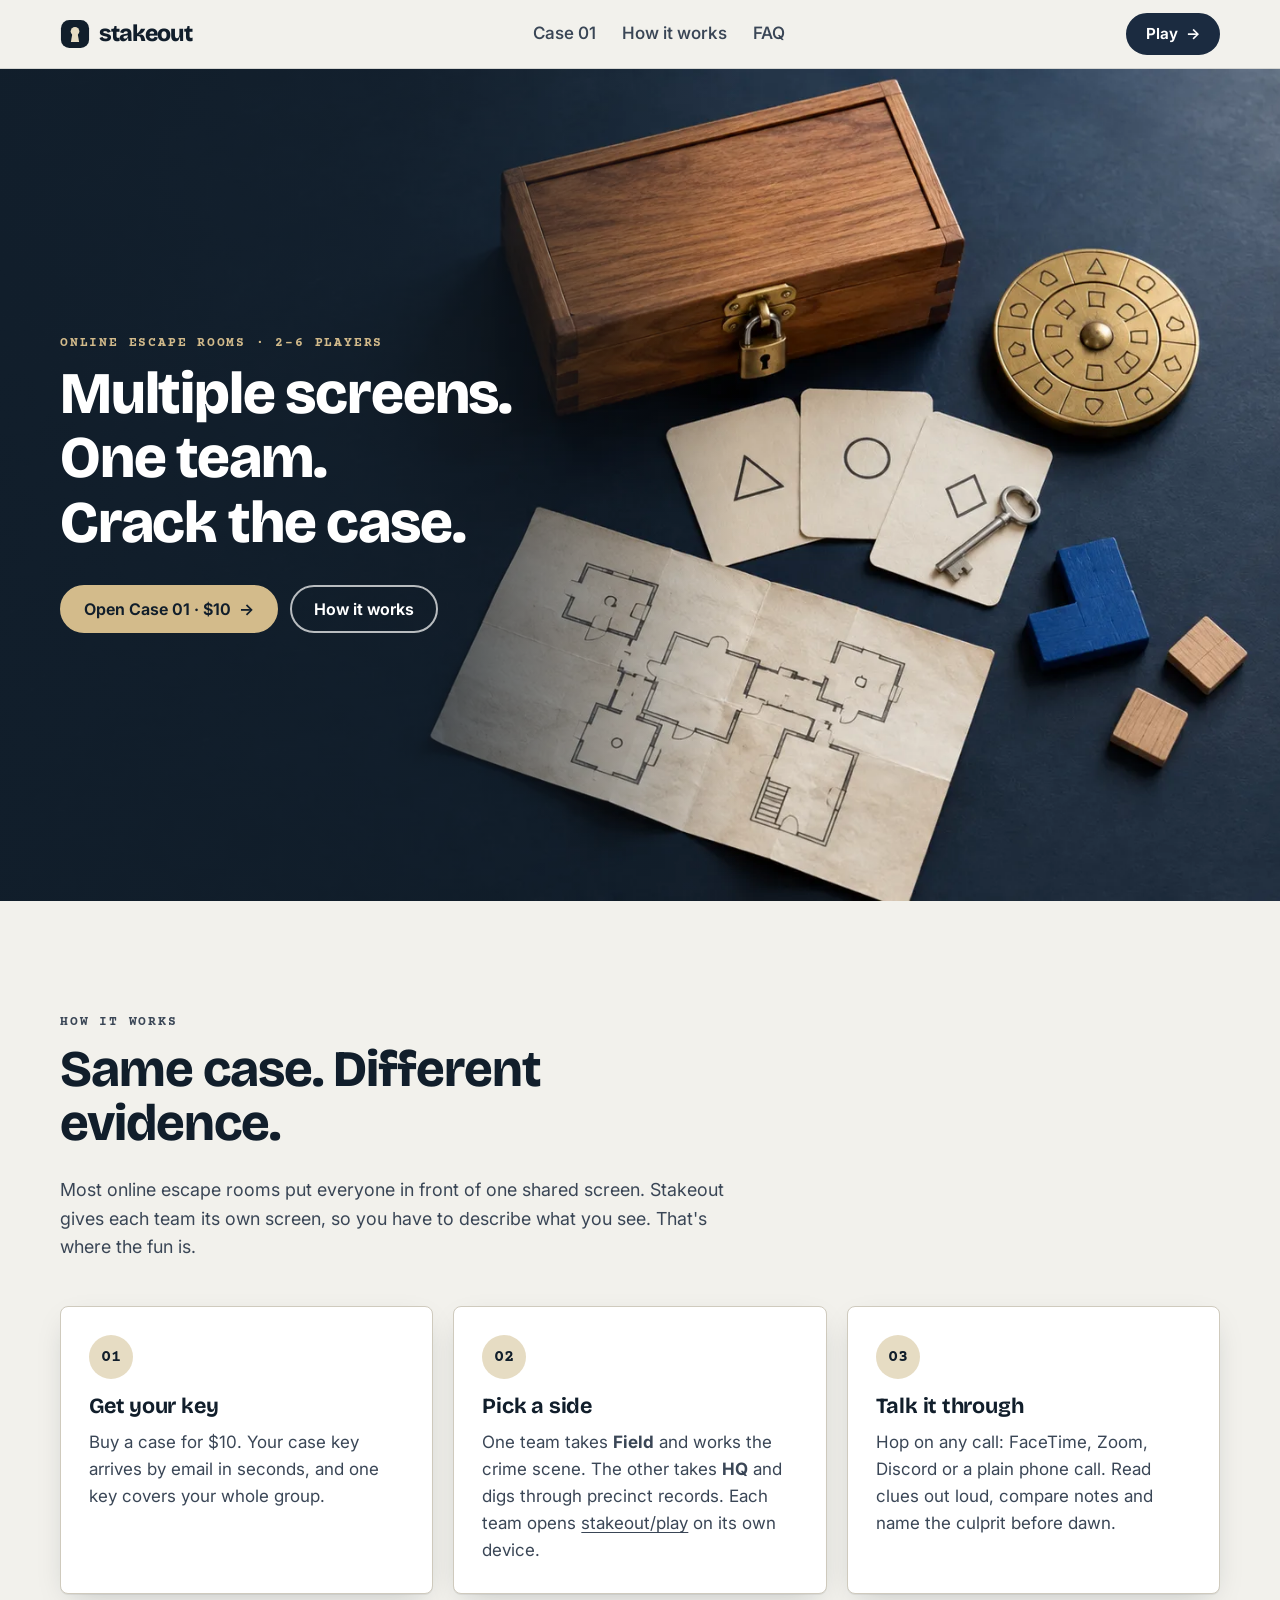
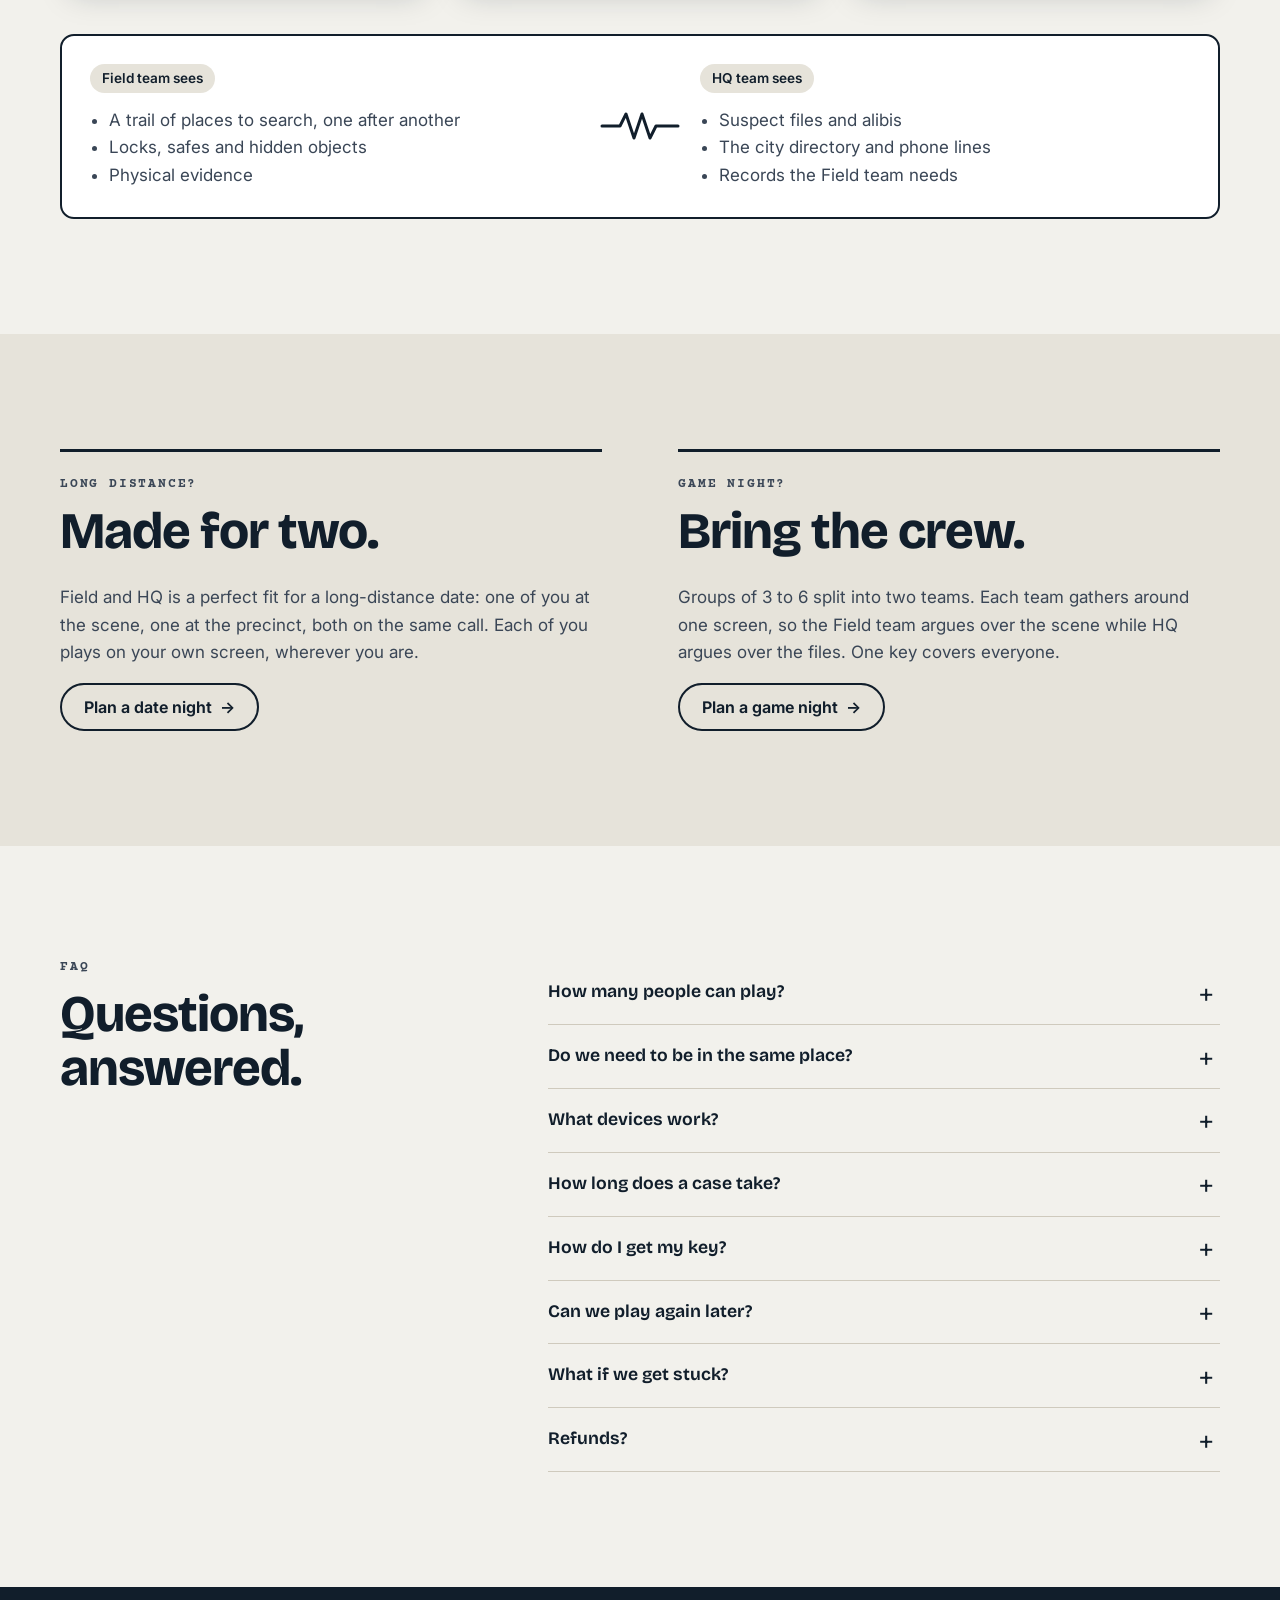
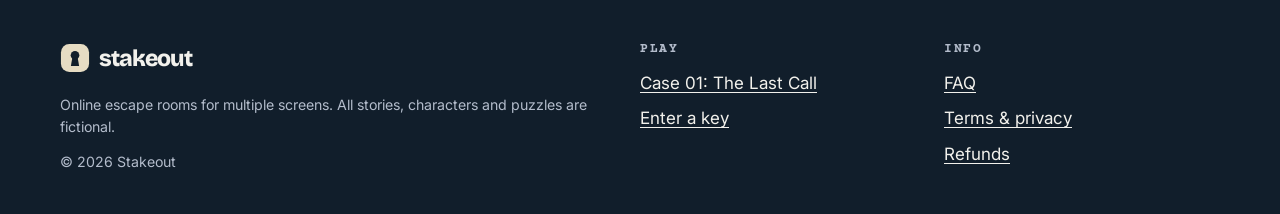
==== commit 75a5c8b6: "Case 01: Field follows a trail of four places (office, club floor, alley, Pier 9), each with a few t" ====
--- a/index.html
+++ b/index.html
@@ -82,7 +82,7 @@
         <div class="split-side">
           <span class="chip">Field team sees</span>
           <ul>
-            <li>The crime scene, room by room</li>
+            <li>A trail of places to search, one after another</li>
             <li>Locks, safes and hidden objects</li>
             <li>Physical evidence</li>
           </ul>
--- a/css/home.css
+++ b/css/home.css
@@ -1,12 +1,12 @@
 /* ---------- hero ---------- */
-/* Photo of a locked box and puzzle props on navy; the props sit on the right, the empty left holds the text. */
-.hero { position: relative; overflow: hidden; background: var(--night); color: #fff; padding: 0; height: min(84vh, 720px); min-height: 520px; display: grid; align-items: center; }
-.hero-img { position: absolute; top: 0; right: 0; height: 100%; width: auto; max-width: none; }
-.hero::before { /* keeps the headline readable where the photo runs under it on mid-size screens */
+/* Full-screen photo (locked box and puzzle props on navy, props on the right) with the words over its empty left side. */
+.hero { position: relative; overflow: hidden; background: var(--night); color: #fff; padding: 0; height: calc(100svh - 68px); min-height: 540px; display: grid; align-items: center; }
+.hero-img { position: absolute; inset: 0; width: 100%; height: 100%; object-fit: cover; object-position: right top; }
+.hero::before { /* keeps the words readable where the photo runs under them */
   content: ""; position: absolute; inset: 0; z-index: 1; pointer-events: none;
-  background: linear-gradient(90deg, var(--night) 0, var(--night) 28%, #111e2b00 52%);
+  background: linear-gradient(90deg, #111e2bf2 0, #111e2bcc 30%, #111e2b00 58%);
 }
-.hero .wrap { position: relative; z-index: 2; padding: clamp(64px, 9vw, 120px) 0; }
+.hero .wrap { position: relative; z-index: 2; }
 .hero-copy { max-width: 620px; }
 .hero .eyebrow { color: var(--brass); }
 .kinetic { display: flex; flex-direction: column; gap: .04em; margin-bottom: 32px; font-size: clamp(2.4rem, 4.6vw, 4.1rem); }
@@ -20,12 +20,12 @@
 .hero .btn--tape { --bg: var(--brass); --fg: var(--night); border-color: var(--brass); }
 .hero .btn:hover { box-shadow: 0 6px 0 -1px #0008; }
 .btn--light { --fg: #fff; border-color: #ffffffb3; }
-/* phones: text on top, props underneath */
+/* phones: still full screen; words at the top, props showing below them */
 @media (max-width: 820px) {
-  .hero { height: auto; min-height: 0; align-items: start; }
+  .hero { align-items: start; }
+  .hero-img { inset: auto -20% 0 auto; width: 185%; max-width: none; height: auto; object-fit: initial; -webkit-mask-image: linear-gradient(transparent, #000 18%); mask-image: linear-gradient(transparent, #000 18%); }
   .hero::before { display: none; }
-  .hero-img { top: auto; bottom: 0; height: auto; width: 175%; right: -8%; }
-  .hero .wrap { padding: 48px 0 calc(175vw * 941 / 1672 * .98); }
+  .hero .wrap { padding-top: 40px; }
 }
 
 /* ---------- how ---------- */
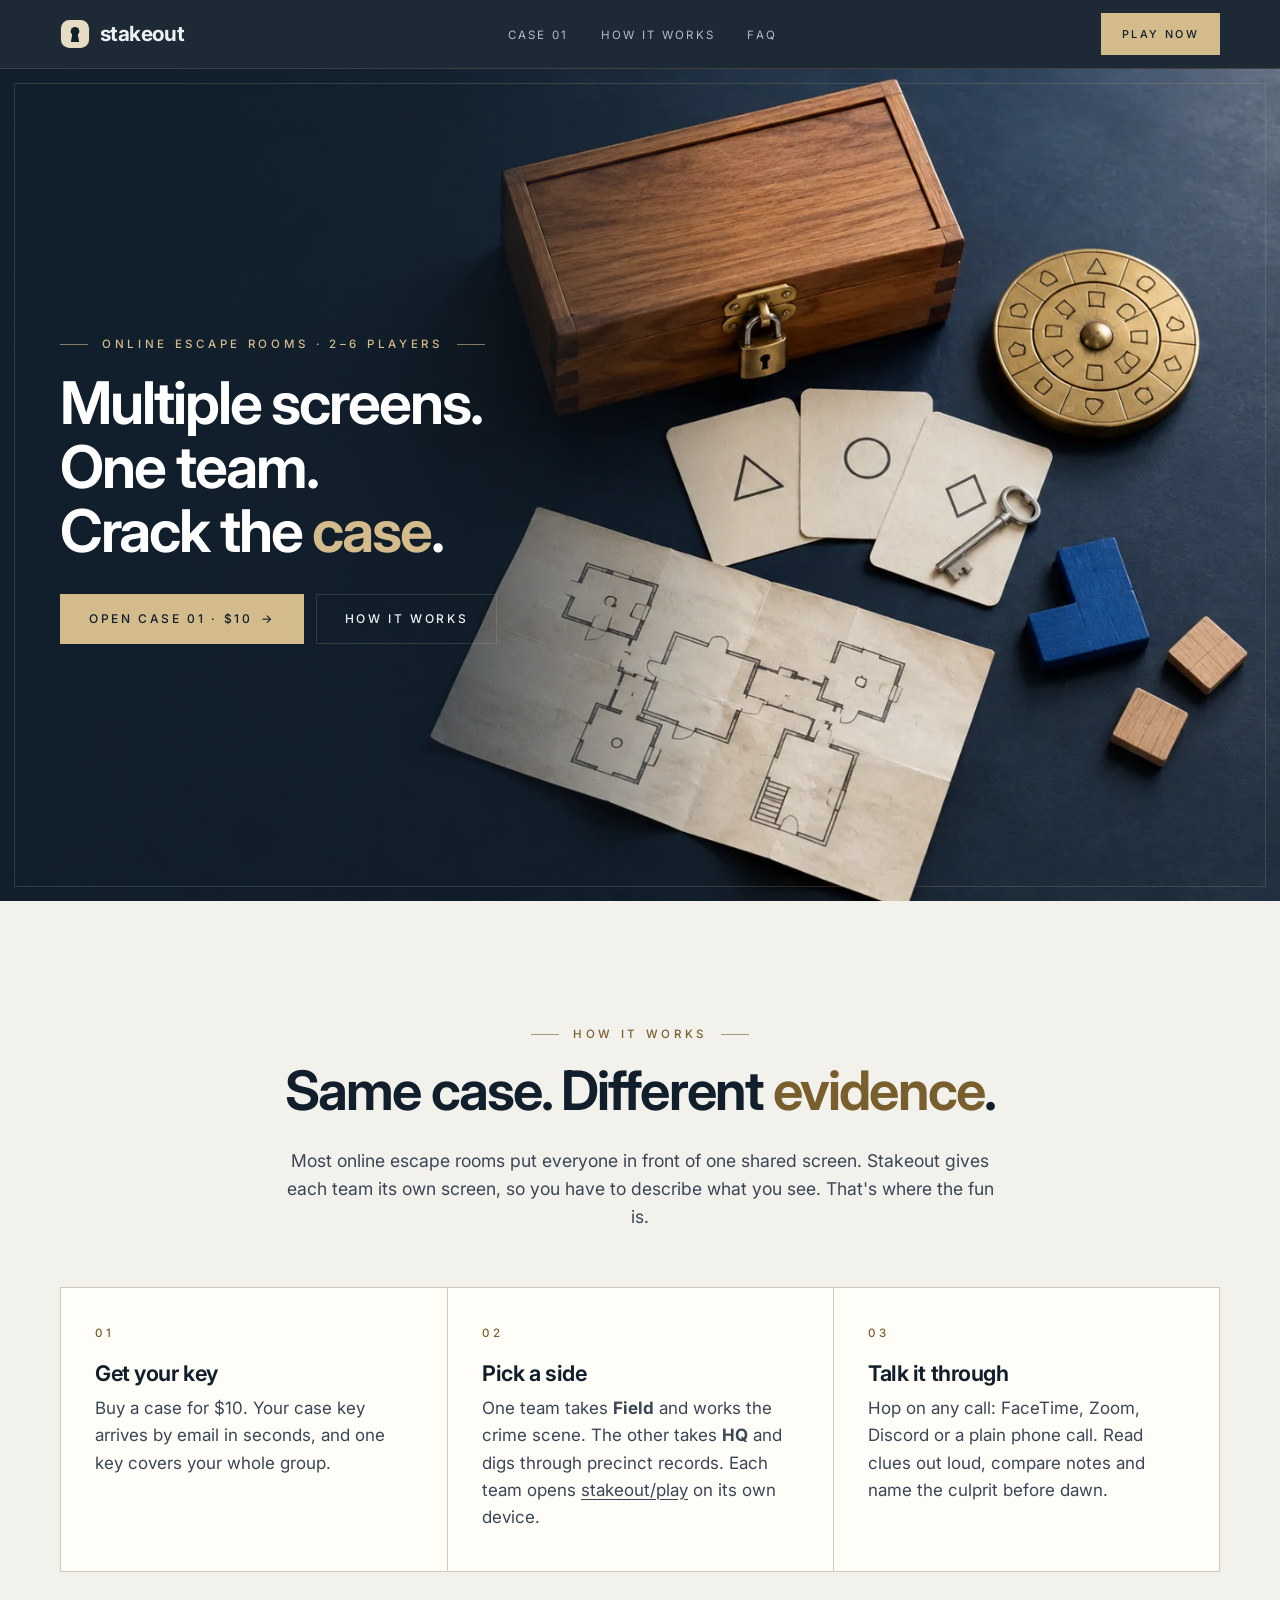
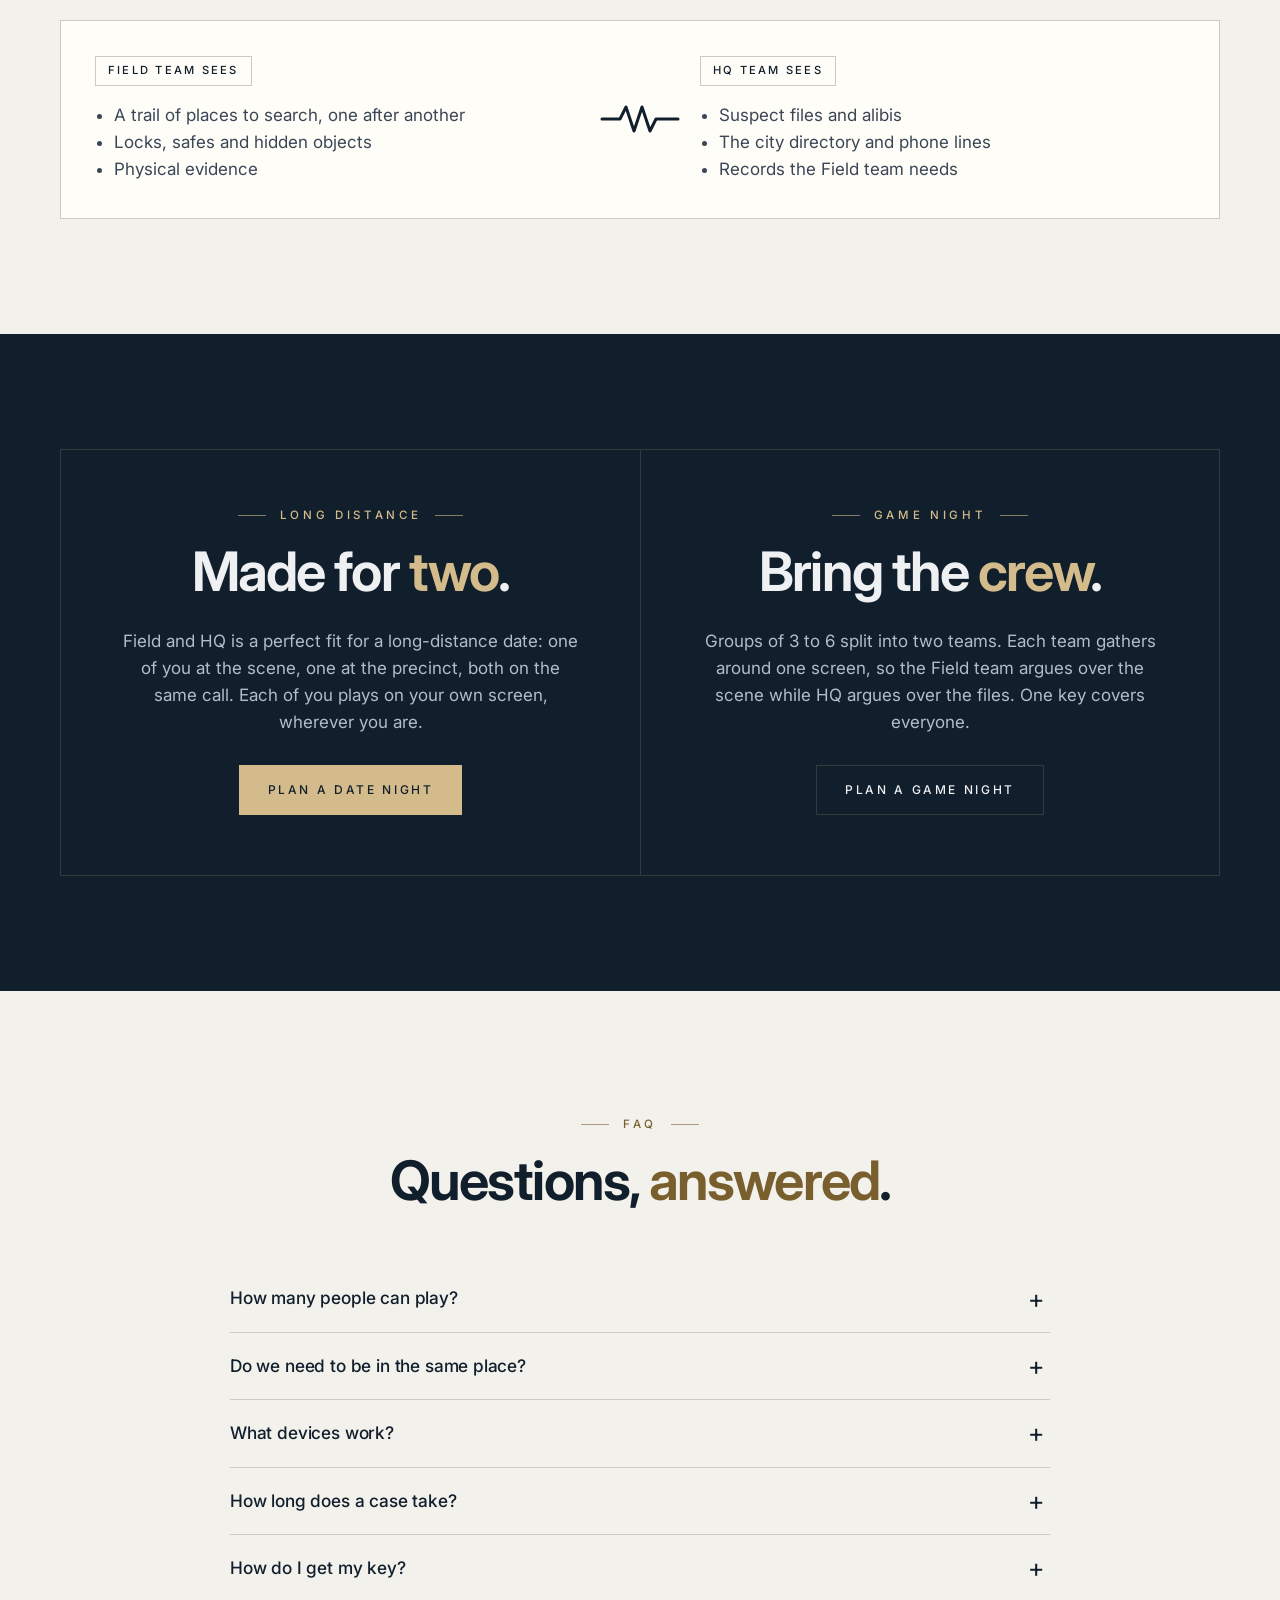
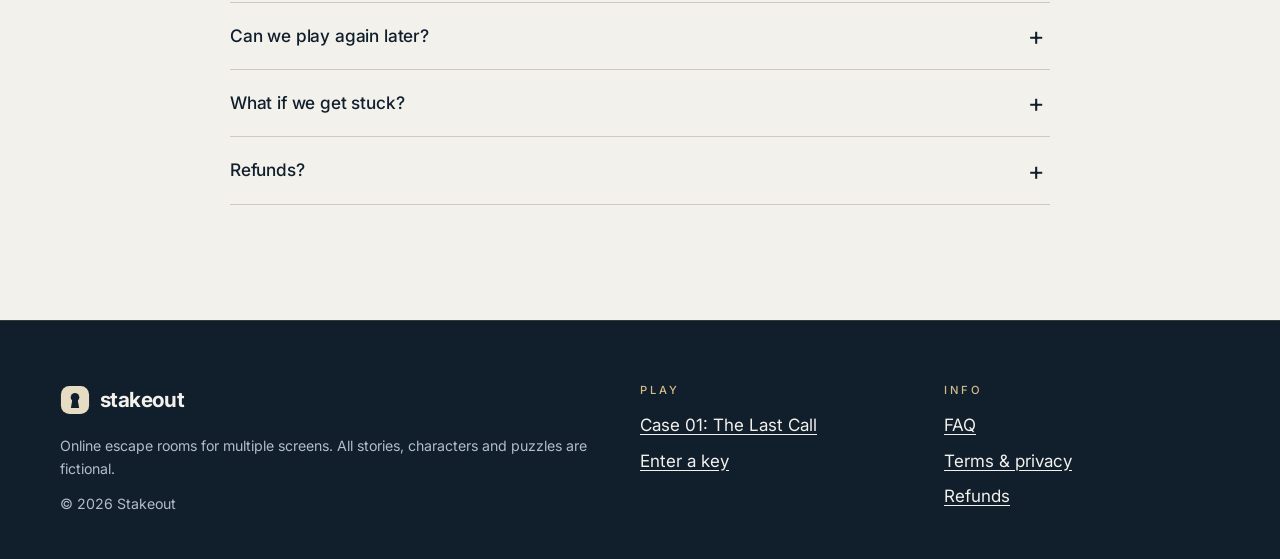
==== commit f630e5d4: "High-end look like F&L Studio and the references: night and cream sections, square spaced-caps butto" ====
--- a/index.html
+++ b/index.html
@@ -11,7 +11,7 @@
 <link rel="icon" href="images/favicon.svg" type="image/svg+xml">
 <link rel="preconnect" href="https://fonts.googleapis.com">
 <link rel="preconnect" href="https://fonts.gstatic.com" crossorigin>
-<link rel="stylesheet" href="https://fonts.googleapis.com/css2?family=Bricolage+Grotesque:opsz,wght@12..96,400..800&family=Courier+Prime:wght@400;700&family=Inter:wght@400..700&display=swap">
+<link rel="stylesheet" href="https://fonts.googleapis.com/css2?family=Courier+Prime:wght@400;700&family=Inter:wght@400..700&display=swap">
 <link rel="stylesheet" href="css/site.css">
 <link rel="stylesheet" href="css/home.css">
 </head>
@@ -31,7 +31,7 @@
         <li><a href="#faq">FAQ</a></li>
       </ul>
     </nav>
-    <a class="btn btn--tape" href="play.html">Play <span class="arrow" aria-hidden="true">→</span></a>
+    <a class="btn btn--tape" href="play.html">Play now</a>
   </div>
 </header>
 
@@ -44,11 +44,11 @@
         <h1 class="kinetic" aria-label="Multiple screens. One team. Crack the case.">
           <span class="k" aria-hidden="true">Multiple screens.</span>
           <span class="k" aria-hidden="true">One team.</span>
-          <span class="k" aria-hidden="true">Crack the case.</span>
+          <span class="k" aria-hidden="true">Crack the <em>case</em>.</span>
         </h1>
         <div class="hero-cta">
           <a class="btn btn--tape" href="rooms/the-last-call.html">Open Case 01 · $10 <span class="arrow" aria-hidden="true">→</span></a>
-          <a class="btn btn--ghost btn--light" href="#how">How it works</a>
+          <a class="btn btn--ghost" href="#how">How it works</a>
         </div>
       </div>
     </div>
@@ -58,7 +58,7 @@
     <div class="wrap">
       <div class="section-head reveal">
         <span class="eyebrow">How it works</span>
-        <h2>Same case. Different evidence.</h2>
+        <h2>Same case. Different <em>evidence</em>.</h2>
         <p>Most online escape rooms put everyone in front of one shared screen. Stakeout gives each team its own screen, so you have to describe what you see. That's where the fun is.</p>
       </div>
       <ol class="steps">
@@ -102,19 +102,19 @@
     </div>
   </section>
 
-  <section class="duo alt">
+  <section class="duo dark">
     <div class="wrap duo-grid">
       <div class="reveal">
-        <span class="eyebrow">Long distance?</span>
-        <h2>Made for two.</h2>
+        <span class="eyebrow">Long distance</span>
+        <h2>Made for <em>two</em>.</h2>
         <p>Field and HQ is a perfect fit for a long-distance date: one of you at the scene, one at the precinct, both on the same call. Each of you plays on your own screen, wherever you are.</p>
-        <a class="btn btn--ghost" href="rooms/the-last-call.html">Plan a date night <span class="arrow" aria-hidden="true">→</span></a>
+        <a class="btn btn--tape" href="rooms/the-last-call.html">Plan a date night</a>
       </div>
       <div class="reveal">
-        <span class="eyebrow">Game night?</span>
-        <h2>Bring the crew.</h2>
+        <span class="eyebrow">Game night</span>
+        <h2>Bring the <em>crew</em>.</h2>
         <p>Groups of 3 to 6 split into two teams. Each team gathers around one screen, so the Field team argues over the scene while HQ argues over the files. One key covers everyone.</p>
-        <a class="btn btn--ghost" href="rooms/the-last-call.html">Plan a game night <span class="arrow" aria-hidden="true">→</span></a>
+        <a class="btn btn--ghost" href="rooms/the-last-call.html">Plan a game night</a>
       </div>
     </div>
   </section>
@@ -123,7 +123,7 @@
     <div class="wrap faq-wrap">
       <div class="section-head reveal">
         <span class="eyebrow">FAQ</span>
-        <h2>Questions, answered.</h2>
+        <h2>Questions, <em>answered</em>.</h2>
       </div>
       <div class="faq">
         <details><summary>How many people can play?</summary><p>2 to 6. With two players, each of you takes a side. With more, split into two teams. One screen per team works best.</p></details>
--- a/css/site.css
+++ b/css/site.css
@@ -1,6 +1,9 @@
 /* Stakeout — shared styles
    Palette: taken from the homepage photo (navy table, brass lock, paper cards). Light pages, navy ink.
-   --tape is a paper fill behind navy text; --brand is the main button with white text; --brass only on navy. */
+   --tape is a paper fill behind navy text; --brand is the main button with white text; --brass only on navy,
+   --brass-ink for brass-colored text on cream.
+   Look: the high-end restaurant-site feel F&L Studio uses (Salt, Bel Piatto, Costa do Sol): night sections
+   alternating with cream ones, square buttons with spaced capitals, hairline labels, one accent word per heading. */
 :root {
   --ivory: #f2f1ec;
   --gray: #e6e3da;
@@ -13,16 +16,20 @@
   --brand: #1b2b40;
   --night: #111e2b;
   --brass: #d3bb8b;
+  --brass-ink: #7a5f2e;
+  --night-text: #eef0f2;
+  --night-muted: #b3bccb;
+  --night-line: #d3bb8b2e;
   --err: #b3261e;
   --ok: #2e6b3f;
   --line: #111e2b22;
 
-  --f-head: "Bricolage Grotesque", system-ui, sans-serif;
+  --f-head: "Inter", system-ui, sans-serif;
   --f-body: "Inter", system-ui, sans-serif;
   --f-type: "Courier Prime", "Courier New", monospace;
 
-  --r: 14px;
-  --r-sm: 8px;
+  --r: 0px;
+  --r-sm: 0px;
   --shadow: 0 1px 0 #111e2b10, 0 10px 30px -12px #111e2b40;
   --wrap: 1160px;
   --ease: cubic-bezier(.2, .8, .2, 1);
@@ -39,14 +46,18 @@
 }
 img, svg { display: block; max-width: 100%; }
 a { color: inherit; text-underline-offset: 3px; }
-h1, h2, h3, h4 { font-family: var(--f-head); line-height: 1.05; margin: 0 0 .5em; letter-spacing: -.02em; }
-h1 { font-size: clamp(2.6rem, 7vw, 5.4rem); font-weight: 800; }
-h2 { font-size: clamp(2rem, 4.4vw, 3.2rem); font-weight: 750; }
-h3 { font-size: 1.35rem; font-weight: 700; letter-spacing: -.01em; }
+h1, h2, h3, h4 { font-family: var(--f-head); line-height: 1.05; margin: 0 0 .5em; letter-spacing: -.035em; font-weight: 650; }
+h1 { font-size: clamp(2.6rem, 6.4vw, 5rem); }
+h2 { font-size: clamp(2rem, 4.4vw, 3.4rem); }
+h3 { font-size: 1.35rem; letter-spacing: -.02em; }
+/* one accent word per heading */
+h1 em, h2 em, h3 em { font-style: normal; color: var(--brass-ink); }
+.dark h1 em, .dark h2 em, .dark h3 em, .hero h1 em { color: var(--brass); }
 p { margin: 0 0 1em; }
 .wrap { width: min(var(--wrap), 100% - 32px); margin-inline: auto; }
 
-:focus-visible { outline: 3px solid var(--char); outline-offset: 3px; border-radius: 4px; box-shadow: 0 0 0 6px var(--tape); }
+:focus-visible { outline: 2px solid var(--brass-ink); outline-offset: 3px; }
+.dark :focus-visible, .hero :focus-visible, .nav :focus-visible, footer :focus-visible { outline-color: var(--brass); }
 [hidden] { display: none !important; }
 [tabindex="-1"]:focus { outline: none; box-shadow: none; }
 .skip { position: absolute; left: 12px; top: -60px; z-index: 100; background: var(--tape); color: var(--char); padding: 10px 16px; border-radius: var(--r-sm); font-weight: 700; text-decoration: none; transition: top .2s; }
@@ -54,56 +65,73 @@
 .sr-only { position: absolute; width: 1px; height: 1px; overflow: hidden; clip: rect(0 0 0 0); white-space: nowrap; }
 
 /* ---------- buttons ---------- */
+/* square, spaced capitals: filled navy (brass on night sections) plus an outlined one */
 .btn {
-  --bg: var(--char); --fg: var(--ivory);
-  display: inline-flex; align-items: center; justify-content: center; gap: .5em;
-  min-height: 48px; padding: 0 22px;
-  border: 2px solid var(--char); border-radius: 999px;
+  --bg: var(--char); --fg: var(--ivory); --bd: var(--char);
+  display: inline-flex; align-items: center; justify-content: center; gap: .7em; white-space: nowrap;
+  min-height: 50px; padding: 0 28px;
+  border: 1px solid var(--bd); border-radius: 0;
   background: var(--bg); color: var(--fg);
-  font: 650 1rem/1 var(--f-body); text-decoration: none; cursor: pointer;
-  transition: transform .18s var(--ease), box-shadow .18s var(--ease), background .18s;
+  font: 500 .75rem/1 var(--f-body); letter-spacing: .22em; text-transform: uppercase; text-decoration: none; cursor: pointer;
+  transition: background .25s, color .25s, border-color .25s, transform .25s;
 }
-.btn:hover { transform: translateY(-2px); box-shadow: 0 6px 0 -1px var(--char); }
-.btn:active { transform: translateY(1px); box-shadow: none; }
-.btn--tape { --bg: var(--brand); --fg: #fff; border-color: var(--brand); }
-.btn--ghost { --bg: transparent; --fg: var(--char); }
+.btn:hover { --bg: transparent; --fg: var(--char); }
+.btn:active { transform: scale(.98); }
+.btn--tape { --bg: var(--brand); --bd: var(--brand); --fg: #fff; }
+.btn--tape:hover { --bg: transparent; --fg: var(--brand); }
+.btn--ghost { --bg: transparent; --fg: var(--char); --bd: #111e2b59; }
+.btn--ghost:hover { --bg: var(--char); --fg: var(--ivory); --bd: var(--char); }
+.dark .btn--tape, .hero .btn--tape, .nav .btn--tape { --bg: var(--brass); --bd: var(--brass); --fg: var(--night); }
+.dark .btn--tape:hover, .hero .btn--tape:hover, .nav .btn--tape:hover { --bg: transparent; --fg: var(--brass); }
+.dark .btn--ghost, .hero .btn--ghost { --fg: var(--night-text); --bd: var(--night-line); }
+.dark .btn--ghost:hover, .hero .btn--ghost:hover { --bg: transparent; --fg: var(--brass); --bd: var(--brass); }
 .btn[disabled], .btn[aria-disabled="true"] { opacity: .55; cursor: not-allowed; transform: none; box-shadow: none; }
 .btn .arrow { transition: transform .18s var(--ease); }
 .btn:hover .arrow { transform: translateX(3px); }
 
-.chip { display: inline-flex; align-items: center; gap: 6px; padding: 4px 12px; border-radius: 999px; background: var(--gray); font: 600 .85rem/1.6 var(--f-body); }
+.chip { display: inline-flex; align-items: center; gap: 6px; padding: 5px 12px; border: 1px solid var(--gray-2); background: transparent; font: 500 .7rem/1.6 var(--f-body); letter-spacing: .2em; text-transform: uppercase; }
 .chip--tape { background: var(--tape); }
-.eyebrow { font: 700 .8rem/1 var(--f-type); text-transform: uppercase; letter-spacing: .14em; color: var(--ink-2); margin-bottom: 14px; display: block; }
+/* small spaced label with a hairline on each side */
+.eyebrow { display: inline-flex; align-items: center; gap: 14px; font: 500 .72rem/1 var(--f-body); text-transform: uppercase; letter-spacing: .32em; color: var(--brass-ink); margin-bottom: 22px; }
+.eyebrow::before, .eyebrow::after { content: ""; width: 28px; height: 1px; background: currentColor; opacity: .6; }
+.dark .eyebrow, .hero .eyebrow { color: var(--brass); }
 
 /* ---------- nav ---------- */
-.nav { position: sticky; top: 0; z-index: 50; background: color-mix(in srgb, var(--ivory) 88%, transparent); backdrop-filter: blur(10px); border-bottom: 1px solid var(--line); }
+.nav { position: sticky; top: 0; z-index: 50; background: #111e2bf2; backdrop-filter: blur(10px); border-bottom: 1px solid var(--night-line); color: var(--night-text); }
 .nav .wrap { display: flex; align-items: center; justify-content: space-between; min-height: 68px; gap: 16px; }
-.logo { display: inline-flex; align-items: center; gap: 9px; font: 800 1.45rem/1 var(--f-head); letter-spacing: -.04em; text-decoration: none; }
+.logo { display: inline-flex; align-items: center; gap: 10px; font: 700 1.3rem/1 var(--f-head); letter-spacing: -.03em; text-decoration: none; }
 .logo svg { width: 30px; height: 30px; }
-.nav ul { display: flex; gap: 26px; list-style: none; margin: 0; padding: 0; }
-.nav ul a { text-decoration: none; font-weight: 550; color: var(--ink-2); }
-.nav ul a:hover { color: var(--char); text-decoration: underline; }
-.nav .btn { min-height: 42px; padding: 0 18px; font-size: .95rem; }
+.nav .logo svg rect { fill: #e6dcc3; }
+.nav .logo svg circle, .nav .logo svg path { fill: #111e2b; }
+.nav ul { display: flex; gap: 32px; list-style: none; margin: 0 0 0 auto; padding: 0; }
+.nav ul a { text-decoration: none; font: 400 .72rem/1 var(--f-body); letter-spacing: .2em; text-transform: uppercase; color: var(--night-muted); transition: color .2s; }
+.nav ul a:hover, .nav ul a[aria-current] { color: var(--brass); }
+.nav .btn { min-height: 42px; padding: 0 20px; font-size: .68rem; }
 @media (max-width: 760px) { .nav ul { display: none; } }
 
 /* ---------- sections ---------- */
 section { padding: clamp(64px, 9vw, 120px) 0; }
-.section-head { max-width: 680px; margin-bottom: 44px; }
-.section-head p { color: var(--ink-2); font-size: 1.12rem; }
+.section-head { max-width: 720px; margin: 0 auto 56px; text-align: center; }
+.section-head p { color: var(--ink-2); font-size: 1.1rem; }
 .alt { background: var(--gray); }
+/* night sections */
+.dark { background: var(--night); color: var(--night-text); }
+.dark p, .dark li { color: var(--night-muted); }
+.dark strong { color: var(--night-text); }
+.dark .section-head p { color: var(--night-muted); }
 
 /* ---------- footer ---------- */
-footer { background: var(--char); color: var(--gray); padding: 56px 0 40px; }
+footer { background: var(--night); color: var(--gray); padding: 64px 0 44px; border-top: 1px solid var(--night-line); }
 footer a { color: var(--ivory); }
 footer .wrap { display: grid; gap: 28px; grid-template-columns: 2fr 1fr 1fr; }
 footer .logo { color: var(--ivory); }
 footer small { color: #b3bccb; display: block; margin-top: 12px; }
 footer ul { list-style: none; padding: 0; margin: 0; display: grid; gap: 8px; }
-footer h4 { font: 700 .8rem/1 var(--f-type); letter-spacing: .12em; text-transform: uppercase; color: #b3bccb; margin-bottom: 14px; }
+footer h4 { font: 500 .7rem/1 var(--f-body); letter-spacing: .28em; text-transform: uppercase; color: var(--brass); margin-bottom: 16px; }
 @media (max-width: 760px) { footer .wrap { grid-template-columns: 1fr; } }
 
 /* ---------- paper / evidence ---------- */
-.paper { background: #fff; border: 1px solid var(--gray-2); border-radius: var(--r-sm); box-shadow: var(--shadow); }
+.paper { background: #fffdf8; border: 1px solid var(--gray-2); }
 .typed { font-family: var(--f-type); }
 .stamp { display: inline-block; border: 3px solid currentColor; padding: 4px 12px; font: 700 .95rem/1 var(--f-type); letter-spacing: .14em; text-transform: uppercase; transform: rotate(-6deg); border-radius: 4px; }
 
--- a/css/home.css
+++ b/css/home.css
@@ -6,20 +6,20 @@
   content: ""; position: absolute; inset: 0; z-index: 1; pointer-events: none;
   background: linear-gradient(90deg, #111e2bf2 0, #111e2bcc 30%, #111e2b00 58%);
 }
-.hero .wrap { position: relative; z-index: 2; }
+.hero::after { /* thin inset frame line */
+  content: ""; position: absolute; inset: 14px; z-index: 2; border: 1px solid var(--night-line); pointer-events: none;
+}
+.hero .wrap { position: relative; z-index: 3; }
 .hero-copy { max-width: 620px; }
 .hero .eyebrow { color: var(--brass); }
 .kinetic { display: flex; flex-direction: column; gap: .04em; margin-bottom: 32px; font-size: clamp(2.4rem, 4.6vw, 4.1rem); }
-.kinetic .k { display: block; opacity: 0; transform: translateY(.4em); animation: kin .7s var(--ease) forwards; font-variation-settings: "wght" 500; }
+.kinetic .k { display: block; opacity: 0; transform: translateY(.4em); animation: kin .7s var(--ease) forwards; font-variation-settings: "wght" 400; }
 .kinetic .k:nth-child(1) { animation-delay: .05s; }
 .kinetic .k:nth-child(2) { animation-delay: .25s; }
 .kinetic .k:nth-child(3) { animation-delay: .45s; }
-@keyframes kin { to { opacity: 1; transform: none; font-variation-settings: "wght" 800; } }
-@media (prefers-reduced-motion: reduce) { .kinetic .k { opacity: 1; transform: none; font-variation-settings: "wght" 800; } }
+@keyframes kin { to { opacity: 1; transform: none; font-variation-settings: "wght" 650; } }
+@media (prefers-reduced-motion: reduce) { .kinetic .k { opacity: 1; transform: none; font-variation-settings: "wght" 650; } }
 .hero-cta { display: flex; flex-wrap: wrap; gap: 12px; }
-.hero .btn--tape { --bg: var(--brass); --fg: var(--night); border-color: var(--brass); }
-.hero .btn:hover { box-shadow: 0 6px 0 -1px #0008; }
-.btn--light { --fg: #fff; border-color: #ffffffb3; }
 /* phones: still full screen; words at the top, props showing below them */
 @media (max-width: 820px) {
   .hero { align-items: start; }
@@ -29,28 +29,30 @@
 }
 
 /* ---------- how ---------- */
-.steps { list-style: none; padding: 0; margin: 0 0 40px; display: grid; grid-template-columns: repeat(3, 1fr); gap: 20px; }
+.steps { list-style: none; padding: 0; margin: 0 0 48px; display: grid; grid-template-columns: repeat(3, 1fr); gap: 0; border: 1px solid var(--gray-2); }
 @media (max-width: 860px) { .steps { grid-template-columns: 1fr; } }
-.step { padding: 28px; transition: transform .2s var(--ease), box-shadow .2s var(--ease); }
-.step:hover { transform: translateY(-4px); box-shadow: 0 1px 0 #111e2b10, 0 18px 36px -16px #111e2b55; }
-.step-n { display: inline-grid; place-items: center; width: 44px; height: 44px; border-radius: 50%; background: var(--tape); font-weight: 700; margin-bottom: 16px; }
+.step { padding: 40px 34px; border: 0; transition: background .3s; }
+.step + .step { border-left: 1px solid var(--gray-2); }
+@media (max-width: 860px) { .step + .step { border-left: 0; border-top: 1px solid var(--gray-2); } }
+.step:hover { background: #fff; }
+.step-n { display: block; font: 500 .72rem/1 var(--f-body); letter-spacing: .32em; color: var(--brass-ink); margin-bottom: 22px; }
 .step p { color: var(--ink-2); margin: 0; }
-.split { display: grid; grid-template-columns: 1fr 80px 1fr; gap: 20px; align-items: center; border: 2px solid var(--char); border-radius: var(--r); padding: 28px; background: #fff; }
-.split ul { margin: 14px 0 0; padding-left: 1.1em; color: var(--ink-2); }
+.split { display: grid; grid-template-columns: 1fr 80px 1fr; gap: 20px; align-items: center; border: 1px solid var(--gray-2); padding: 34px; background: #fffdf8; }
+.split ul { margin: 16px 0 0; padding-left: 1.1em; color: var(--ink-2); }
 .split-mid svg { width: 80px; }
 @media (max-width: 700px) { .split { grid-template-columns: 1fr; } .split-mid { justify-self: center; transform: rotate(90deg); } }
 
 /* ---------- duo ---------- */
-.duo-grid { display: grid; grid-template-columns: 1fr 1fr; gap: clamp(32px, 6vw, 80px); }
-.duo-grid > div { border-top: 3px solid var(--char); padding-top: 26px; }
-.duo-grid p { color: var(--ink-2); }
-@media (max-width: 760px) { .duo-grid { grid-template-columns: 1fr; } }
+.duo-grid { display: grid; grid-template-columns: 1fr 1fr; gap: 0; border: 1px solid var(--night-line); }
+.duo-grid > div { padding: clamp(32px, 5vw, 60px); text-align: center; display: flex; flex-direction: column; align-items: center; }
+.duo-grid > div + div { border-left: 1px solid var(--night-line); }
+.duo-grid p { max-width: 34em; margin-bottom: 28px; }
+@media (max-width: 760px) { .duo-grid { grid-template-columns: 1fr; } .duo-grid > div + div { border-left: 0; border-top: 1px solid var(--night-line); } }
 
 /* ---------- faq ---------- */
-.faq-wrap { display: grid; grid-template-columns: .8fr 1.2fr; gap: 40px; }
-@media (max-width: 860px) { .faq-wrap { grid-template-columns: 1fr; } }
+.faq-wrap { max-width: 820px; }
 .faq details { border-bottom: 1px solid var(--gray-2); background: transparent; }
-.faq summary { cursor: pointer; list-style: none; padding: 20px 40px 20px 0; position: relative; font: 650 1.1rem/1.3 var(--f-head); }
+.faq summary { cursor: pointer; list-style: none; padding: 22px 40px 22px 0; position: relative; font: 500 1.08rem/1.3 var(--f-head); letter-spacing: -.01em; }
 .faq summary::-webkit-details-marker { display: none; }
 .faq summary::after { content: "+"; position: absolute; right: 6px; top: 50%; translate: 0 -50%; font: 400 1.6rem/1 var(--f-body); transition: rotate .2s var(--ease); }
 .faq details[open] summary::after { rotate: 45deg; }
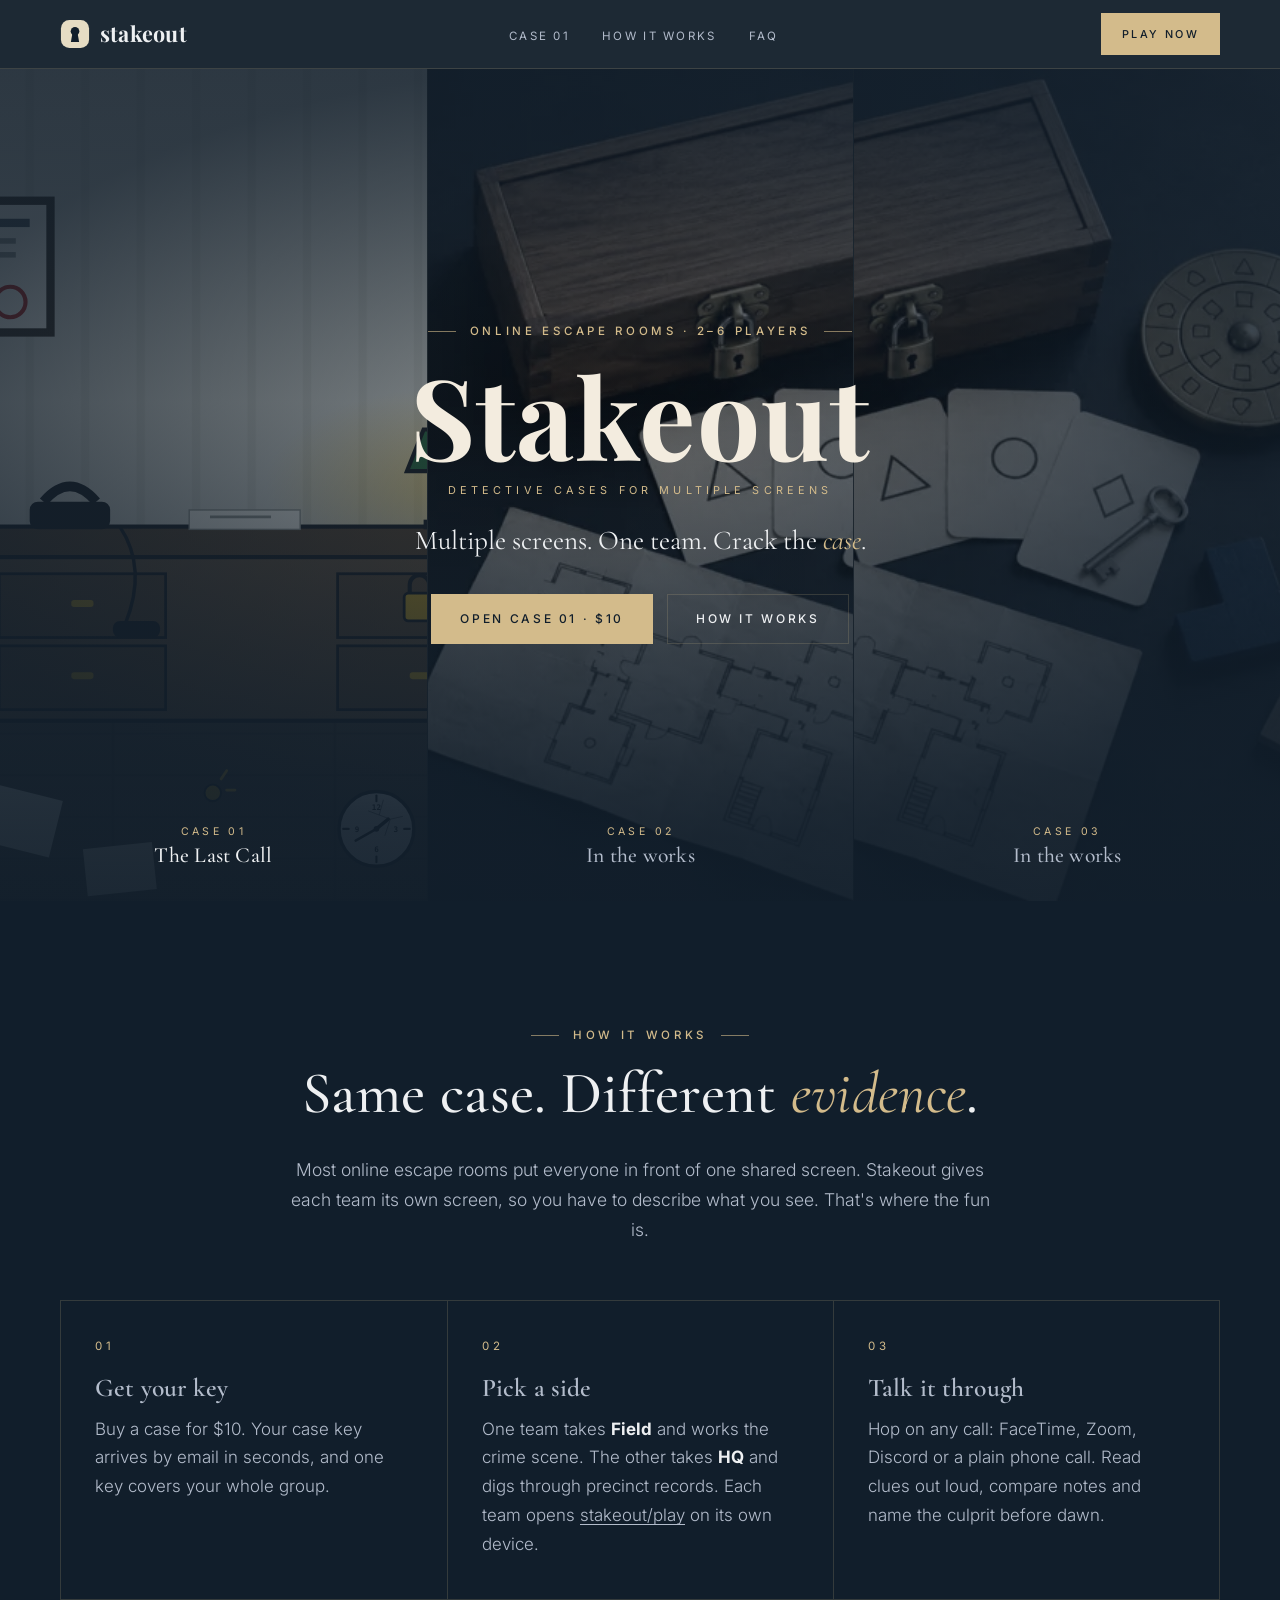
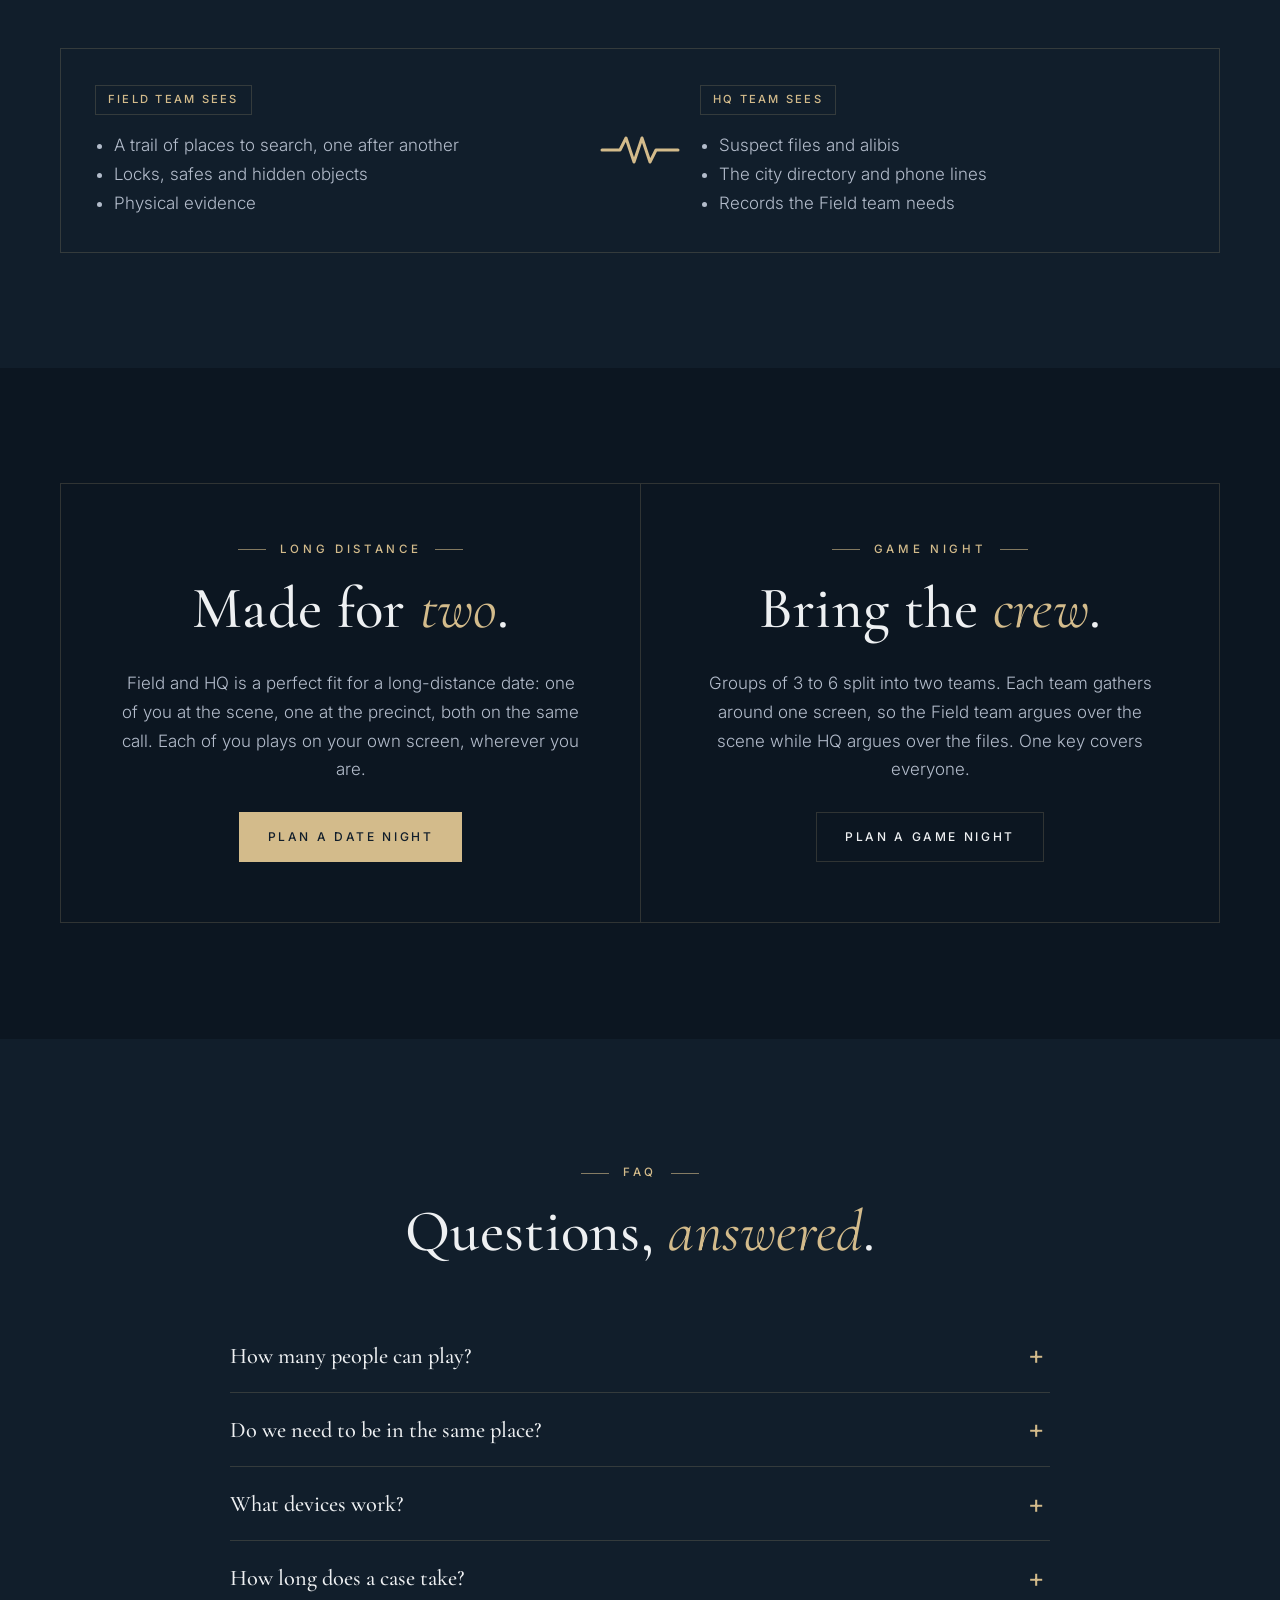
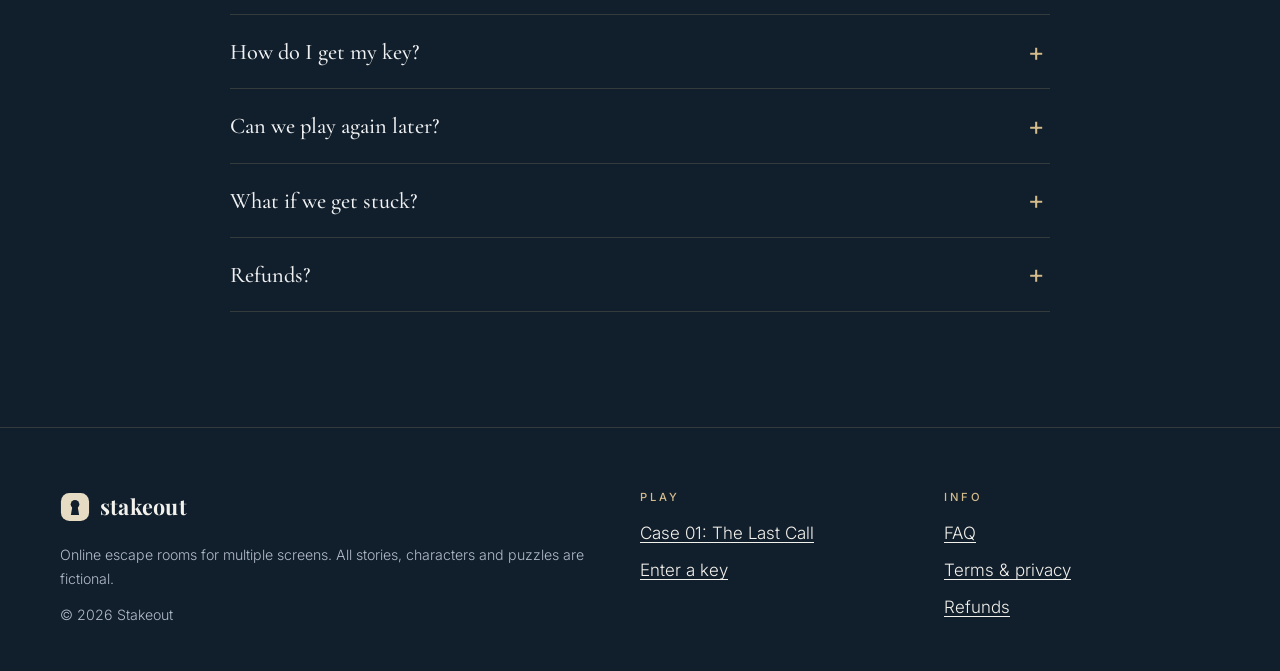
==== commit 9715ffed: "Salt-style homepage: three case panels with rotating pictures under a dark veil, centered Playfair n" ====
--- a/index.html
+++ b/index.html
@@ -7,11 +7,11 @@
 <meta name="description" content="Online detective escape rooms you play from anywhere. Split into Field and HQ, each on your own screen, and talk it through. 2–6 players, $10 per room.">
 <meta property="og:title" content="Stakeout · Online escape rooms">
 <meta property="og:description" content="Multiple screens. One team. Crack the case. 2–6 players, $10 per room.">
-<meta name="theme-color" content="#f2f1ec">
+<meta name="theme-color" content="#111e2b">
 <link rel="icon" href="images/favicon.svg" type="image/svg+xml">
 <link rel="preconnect" href="https://fonts.googleapis.com">
 <link rel="preconnect" href="https://fonts.gstatic.com" crossorigin>
-<link rel="stylesheet" href="https://fonts.googleapis.com/css2?family=Courier+Prime:wght@400;700&family=Inter:wght@400..700&display=swap">
+<link rel="stylesheet" href="https://fonts.googleapis.com/css2?family=Cormorant+Garamond:ital,wght@0,500;0,600;1,400;1,500&family=Courier+Prime:wght@400;700&family=Inter:wght@300..700&family=Playfair+Display:wght@700&display=swap">
 <link rel="stylesheet" href="css/site.css">
 <link rel="stylesheet" href="css/home.css">
 </head>
@@ -37,24 +37,42 @@
 
 <main id="main">
   <section class="hero">
-    <img class="hero-img" src="images/hero.webp" srcset="images/hero-sm.webp 1000w, images/hero.webp 1672w" sizes="100vw" width="1672" height="941" alt="">
-    <div class="wrap">
-      <div class="hero-copy">
-        <span class="eyebrow">Online escape rooms · 2–6 players</span>
-        <h1 class="kinetic" aria-label="Multiple screens. One team. Crack the case.">
-          <span class="k" aria-hidden="true">Multiple screens.</span>
-          <span class="k" aria-hidden="true">One team.</span>
-          <span class="k" aria-hidden="true">Crack the <em>case</em>.</span>
-        </h1>
-        <div class="hero-cta">
-          <a class="btn btn--tape" href="rooms/the-last-call.html">Open Case 01 · $10 <span class="arrow" aria-hidden="true">→</span></a>
-          <a class="btn btn--ghost" href="#how">How it works</a>
-        </div>
+    <!-- three panels, one per case; each slowly cycles through its pictures -->
+    <div class="triptych">
+      <a class="panel" href="rooms/the-last-call.html" style="--n:4;--lag:0s">
+        <img class="slide" style="--i:0;object-position:46% 50%" src="images/cases/last-call-office.svg" alt="" fetchpriority="high">
+        <img class="slide" style="--i:1;object-position:30% 50%" src="images/cases/last-call-floor.svg" alt="" loading="lazy">
+        <img class="slide" style="--i:2;object-position:22% 50%" src="images/cases/last-call-alley.svg" alt="" loading="lazy">
+        <img class="slide" style="--i:3;object-position:70% 50%" src="images/cases/last-call-pier.svg" alt="" loading="lazy">
+        <span class="panel-label"><span>Case 01</span>The Last Call</span>
+      </a>
+      <div class="panel soon" style="--n:3;--lag:-3s">
+        <img class="slide" style="--i:0;object-position:62% 30%" src="images/hero.webp" srcset="images/hero-sm.webp 1000w, images/hero.webp 1672w" sizes="34vw" alt="" fetchpriority="high">
+        <img class="slide" style="--i:1;object-position:92% 40%" src="images/hero.webp" srcset="images/hero-sm.webp 1000w, images/hero.webp 1672w" sizes="34vw" alt="" loading="lazy">
+        <img class="slide" style="--i:2;object-position:70% 85%" src="images/hero.webp" srcset="images/hero-sm.webp 1000w, images/hero.webp 1672w" sizes="34vw" alt="" loading="lazy">
+        <span class="panel-label"><span>Case 02</span>In the works</span>
+      </div>
+      <div class="panel soon" style="--n:3;--lag:-6s">
+        <img class="slide" style="--i:0;object-position:86% 62%" src="images/hero.webp" srcset="images/hero-sm.webp 1000w, images/hero.webp 1672w" sizes="34vw" alt="" loading="lazy">
+        <img class="slide" style="--i:1;object-position:55% 55%" src="images/hero.webp" srcset="images/hero-sm.webp 1000w, images/hero.webp 1672w" sizes="34vw" alt="" loading="lazy">
+        <img class="slide" style="--i:2;object-position:100% 75%" src="images/hero.webp" srcset="images/hero-sm.webp 1000w, images/hero.webp 1672w" sizes="34vw" alt="" loading="lazy">
+        <span class="panel-label"><span>Case 03</span>In the works</span>
+      </div>
+    </div>
+    <div class="hero-veil" aria-hidden="true"></div>
+    <div class="hero-copy">
+      <span class="eyebrow">Online escape rooms · 2–6 players</span>
+      <h1 class="hero-name">Stakeout</h1>
+      <p class="hero-sub">Detective cases for multiple screens</p>
+      <p class="hero-line">Multiple screens. One team. Crack the <em>case</em>.</p>
+      <div class="hero-cta">
+        <a class="btn btn--tape" href="rooms/the-last-call.html">Open Case 01 · $10</a>
+        <a class="btn btn--ghost" href="#how">How it works</a>
       </div>
     </div>
   </section>
 
-  <section id="how">
+  <section id="how" class="dark">
     <div class="wrap">
       <div class="section-head reveal">
         <span class="eyebrow">How it works</span>
@@ -62,17 +80,17 @@
         <p>Most online escape rooms put everyone in front of one shared screen. Stakeout gives each team its own screen, so you have to describe what you see. That's where the fun is.</p>
       </div>
       <ol class="steps">
-        <li class="step paper reveal">
+        <li class="step reveal">
           <span class="step-n typed">01</span>
           <h3>Get your key</h3>
           <p>Buy a case for $10. Your case key arrives by email in seconds, and one key covers your whole group.</p>
         </li>
-        <li class="step paper reveal">
+        <li class="step reveal">
           <span class="step-n typed">02</span>
           <h3>Pick a side</h3>
           <p>One team takes <strong>Field</strong> and works the crime scene. The other takes <strong>HQ</strong> and digs through precinct records. Each team opens <a href="play.html">stakeout/play</a> on its own device.</p>
         </li>
-        <li class="step paper reveal">
+        <li class="step reveal">
           <span class="step-n typed">03</span>
           <h3>Talk it through</h3>
           <p>Hop on any call: FaceTime, Zoom, Discord or a plain phone call. Read clues out loud, compare notes and name the culprit before dawn.</p>
@@ -102,7 +120,7 @@
     </div>
   </section>
 
-  <section class="duo dark">
+  <section class="duo dark dark--2">
     <div class="wrap duo-grid">
       <div class="reveal">
         <span class="eyebrow">Long distance</span>
@@ -119,7 +137,7 @@
     </div>
   </section>
 
-  <section id="faq">
+  <section id="faq" class="dark">
     <div class="wrap faq-wrap">
       <div class="section-head reveal">
         <span class="eyebrow">FAQ</span>
--- a/css/site.css
+++ b/css/site.css
@@ -24,7 +24,8 @@
   --ok: #2e6b3f;
   --line: #111e2b22;
 
-  --f-head: "Inter", system-ui, sans-serif;
+  --f-head: "Cormorant Garamond", Georgia, serif;
+  --f-name: "Playfair Display", Georgia, serif;
   --f-body: "Inter", system-ui, sans-serif;
   --f-type: "Courier Prime", "Courier New", monospace;
 
@@ -41,17 +42,17 @@
   margin: 0;
   background: var(--ivory);
   color: var(--char);
-  font: 400 1.0625rem/1.6 var(--f-body);
+  font: 300 1.0625rem/1.7 var(--f-body);
   font-optical-sizing: auto;
 }
 img, svg { display: block; max-width: 100%; }
 a { color: inherit; text-underline-offset: 3px; }
-h1, h2, h3, h4 { font-family: var(--f-head); line-height: 1.05; margin: 0 0 .5em; letter-spacing: -.035em; font-weight: 650; }
-h1 { font-size: clamp(2.6rem, 6.4vw, 5rem); }
-h2 { font-size: clamp(2rem, 4.4vw, 3.4rem); }
-h3 { font-size: 1.35rem; letter-spacing: -.02em; }
-/* one accent word per heading */
-h1 em, h2 em, h3 em { font-style: normal; color: var(--brass-ink); }
+/* Salt's type: Cormorant Garamond headings with one italic brass word, light Inter body */
+h1, h2, h3, h4 { font-family: var(--f-head); line-height: 1.05; margin: 0 0 .5em; letter-spacing: .005em; font-weight: 500; }
+h1 { font-size: clamp(2.8rem, 6.4vw, 5.2rem); }
+h2 { font-size: clamp(2.3rem, 4.6vw, 3.7rem); }
+h3 { font-size: 1.6rem; font-weight: 600; }
+h1 em, h2 em, h3 em { font-style: italic; font-weight: 400; color: var(--brass-ink); }
 .dark h1 em, .dark h2 em, .dark h3 em, .hero h1 em { color: var(--brass); }
 p { margin: 0 0 1em; }
 .wrap { width: min(var(--wrap), 100% - 32px); margin-inline: auto; }
@@ -99,7 +100,7 @@
 /* ---------- nav ---------- */
 .nav { position: sticky; top: 0; z-index: 50; background: #111e2bf2; backdrop-filter: blur(10px); border-bottom: 1px solid var(--night-line); color: var(--night-text); }
 .nav .wrap { display: flex; align-items: center; justify-content: space-between; min-height: 68px; gap: 16px; }
-.logo { display: inline-flex; align-items: center; gap: 10px; font: 700 1.3rem/1 var(--f-head); letter-spacing: -.03em; text-decoration: none; }
+.logo { display: inline-flex; align-items: center; gap: 10px; font: 700 1.35rem/1 var(--f-name); letter-spacing: .01em; text-decoration: none; }
 .logo svg { width: 30px; height: 30px; }
 .nav .logo svg rect { fill: #e6dcc3; }
 .nav .logo svg circle, .nav .logo svg path { fill: #111e2b; }
@@ -116,6 +117,7 @@
 .alt { background: var(--gray); }
 /* night sections */
 .dark { background: var(--night); color: var(--night-text); }
+.dark--2 { background: #0c1621; }
 .dark p, .dark li { color: var(--night-muted); }
 .dark strong { color: var(--night-text); }
 .dark .section-head p { color: var(--night-muted); }
--- a/css/home.css
+++ b/css/home.css
@@ -1,44 +1,59 @@
 /* ---------- hero ---------- */
-/* Full-screen photo (locked box and puzzle props on navy, props on the right) with the words over its empty left side. */
-.hero { position: relative; overflow: hidden; background: var(--night); color: #fff; padding: 0; height: calc(100svh - 68px); min-height: 540px; display: grid; align-items: center; }
-.hero-img { position: absolute; inset: 0; width: 100%; height: 100%; object-fit: cover; object-position: right top; }
-.hero::before { /* keeps the words readable where the photo runs under them */
-  content: ""; position: absolute; inset: 0; z-index: 1; pointer-events: none;
-  background: linear-gradient(90deg, #111e2bf2 0, #111e2bcc 30%, #111e2b00 58%);
+/* Like Salt: three tall panels side by side, one per case, each slowly cycling its pictures
+   under a dark veil, with the name centered on top. */
+.hero { position: relative; overflow: hidden; background: var(--night); color: var(--night-text); padding: 0; height: calc(100svh - 68px); min-height: 560px; display: grid; place-items: center; text-align: center; }
+.triptych { position: absolute; inset: 0; display: grid; grid-template-columns: repeat(3, 1fr); }
+.panel { position: relative; overflow: hidden; display: block; color: inherit; text-decoration: none; background: #0c1621; }
+.panel + .panel { border-left: 1px solid var(--night-line); }
+.slide { position: absolute; inset: 0; width: 100%; height: 100%; max-width: none; object-fit: cover; opacity: 0;
+  animation: slide calc(var(--n) * 6s) linear infinite; animation-delay: calc(var(--i) * 6s + var(--lag)); }
+.slide:first-child { opacity: 1; }
+@keyframes slide {
+  0% { opacity: 0; transform: scale(1.04); }
+  6% { opacity: 1; }
+  33% { opacity: 1; }
+  40% { opacity: 0; transform: scale(1.14); }
+  100% { opacity: 0; transform: scale(1.14); }
 }
-.hero::after { /* thin inset frame line */
-  content: ""; position: absolute; inset: 14px; z-index: 2; border: 1px solid var(--night-line); pointer-events: none;
+.panel.soon .slide { filter: grayscale(.55) brightness(.8); }
+.panel-label { position: absolute; left: 0; right: 0; bottom: 34px; z-index: 3; display: grid; gap: 8px; font: 500 1.35rem/1 var(--f-head); letter-spacing: .01em; color: var(--night-text); transition: color .3s; }
+.panel-label span { font: 400 .66rem/1 var(--f-body); letter-spacing: .32em; text-transform: uppercase; color: var(--brass); }
+.panel.soon .panel-label { color: var(--night-muted); }
+a.panel:hover .panel-label { color: var(--brass); }
+a.panel:hover .slide { filter: brightness(1.12); }
+.hero-veil { position: absolute; inset: 0; z-index: 1; pointer-events: none;
+  background: radial-gradient(75% 60% at 50% 46%, #111e2b38, #111e2bc4 78%), linear-gradient(#111e2b66, #111e2b33 40%, #111e2bcc); }
+.hero-copy { position: relative; z-index: 2; max-width: 640px; padding: 0 24px; display: flex; flex-direction: column; align-items: center; pointer-events: none; }
+.hero-copy a { pointer-events: auto; }
+.hero .eyebrow { color: var(--brass); }
+.hero-name { font: 700 clamp(3.6rem, 9vw, 7rem)/1 var(--f-name); letter-spacing: .01em; margin: 0 0 14px; color: #f3ecdf; }
+.hero-sub { font: 400 .68rem/1 var(--f-body); letter-spacing: .38em; text-transform: uppercase; color: var(--brass); margin: 0 0 26px; }
+.hero-line { font: 400 clamp(1.3rem, 2.2vw, 1.7rem)/1.4 var(--f-head); color: var(--night-text); margin: 0 0 34px; }
+.hero-line em { font-style: italic; color: var(--brass); }
+.hero-cta { display: flex; flex-wrap: wrap; justify-content: center; gap: 14px; }
+@media (max-width: 760px) {
+  .panel-label { bottom: 22px; font-size: 1rem; }
+  .panel-label span { font-size: .55rem; letter-spacing: .22em; }
+  .hero-copy { padding-bottom: 70px; }
+  .hero .eyebrow { font-size: .6rem; letter-spacing: .18em; gap: 8px; }
+  .hero .eyebrow::before, .hero .eyebrow::after { width: 14px; }
+  .hero-sub { font-size: .58rem; letter-spacing: .2em; }
 }
-.hero .wrap { position: relative; z-index: 3; }
-.hero-copy { max-width: 620px; }
-.hero .eyebrow { color: var(--brass); }
-.kinetic { display: flex; flex-direction: column; gap: .04em; margin-bottom: 32px; font-size: clamp(2.4rem, 4.6vw, 4.1rem); }
-.kinetic .k { display: block; opacity: 0; transform: translateY(.4em); animation: kin .7s var(--ease) forwards; font-variation-settings: "wght" 400; }
-.kinetic .k:nth-child(1) { animation-delay: .05s; }
-.kinetic .k:nth-child(2) { animation-delay: .25s; }
-.kinetic .k:nth-child(3) { animation-delay: .45s; }
-@keyframes kin { to { opacity: 1; transform: none; font-variation-settings: "wght" 650; } }
-@media (prefers-reduced-motion: reduce) { .kinetic .k { opacity: 1; transform: none; font-variation-settings: "wght" 650; } }
-.hero-cta { display: flex; flex-wrap: wrap; gap: 12px; }
-/* phones: still full screen; words at the top, props showing below them */
-@media (max-width: 820px) {
-  .hero { align-items: start; }
-  .hero-img { inset: auto -20% 0 auto; width: 185%; max-width: none; height: auto; object-fit: initial; -webkit-mask-image: linear-gradient(transparent, #000 18%); mask-image: linear-gradient(transparent, #000 18%); }
-  .hero::before { display: none; }
-  .hero .wrap { padding-top: 40px; }
-}
+@media (prefers-reduced-motion: reduce) { .slide { animation: none; } }
 
 /* ---------- how ---------- */
-.steps { list-style: none; padding: 0; margin: 0 0 48px; display: grid; grid-template-columns: repeat(3, 1fr); gap: 0; border: 1px solid var(--gray-2); }
+.steps { list-style: none; padding: 0; margin: 0 0 48px; display: grid; grid-template-columns: repeat(3, 1fr); gap: 0; border: 1px solid var(--night-line); }
 @media (max-width: 860px) { .steps { grid-template-columns: 1fr; } }
 .step { padding: 40px 34px; border: 0; transition: background .3s; }
-.step + .step { border-left: 1px solid var(--gray-2); }
-@media (max-width: 860px) { .step + .step { border-left: 0; border-top: 1px solid var(--gray-2); } }
-.step:hover { background: #fff; }
-.step-n { display: block; font: 500 .72rem/1 var(--f-body); letter-spacing: .32em; color: var(--brass-ink); margin-bottom: 22px; }
-.step p { color: var(--ink-2); margin: 0; }
-.split { display: grid; grid-template-columns: 1fr 80px 1fr; gap: 20px; align-items: center; border: 1px solid var(--gray-2); padding: 34px; background: #fffdf8; }
-.split ul { margin: 16px 0 0; padding-left: 1.1em; color: var(--ink-2); }
+.step + .step { border-left: 1px solid var(--night-line); }
+@media (max-width: 860px) { .step + .step { border-left: 0; border-top: 1px solid var(--night-line); } }
+.step:hover { background: #ffffff08; }
+.step-n { display: block; font: 400 .72rem/1 var(--f-body); letter-spacing: .32em; color: var(--brass); margin-bottom: 22px; }
+.step p { margin: 0; }
+.split { display: grid; grid-template-columns: 1fr 80px 1fr; gap: 20px; align-items: center; border: 1px solid var(--night-line); padding: 34px; background: transparent; }
+.split ul { margin: 16px 0 0; padding-left: 1.1em; }
+.split .chip { border-color: var(--night-line); color: var(--brass); }
+.split-mid path { stroke: var(--brass); }
 .split-mid svg { width: 80px; }
 @media (max-width: 700px) { .split { grid-template-columns: 1fr; } .split-mid { justify-self: center; transform: rotate(90deg); } }
 
@@ -51,9 +66,10 @@
 
 /* ---------- faq ---------- */
 .faq-wrap { max-width: 820px; }
-.faq details { border-bottom: 1px solid var(--gray-2); background: transparent; }
-.faq summary { cursor: pointer; list-style: none; padding: 22px 40px 22px 0; position: relative; font: 500 1.08rem/1.3 var(--f-head); letter-spacing: -.01em; }
+.faq details { border-bottom: 1px solid var(--night-line); background: transparent; }
+.faq summary { cursor: pointer; list-style: none; padding: 22px 40px 22px 0; position: relative; font: 500 1.4rem/1.3 var(--f-head); color: var(--night-text); }
 .faq summary::-webkit-details-marker { display: none; }
 .faq summary::after { content: "+"; position: absolute; right: 6px; top: 50%; translate: 0 -50%; font: 400 1.6rem/1 var(--f-body); transition: rotate .2s var(--ease); }
 .faq details[open] summary::after { rotate: 45deg; }
-.faq details p { color: var(--ink-2); margin: 0 0 20px; max-width: 60ch; }
+.faq details p { margin: 0 0 20px; max-width: 60ch; }
+.faq summary::after { color: var(--brass); }
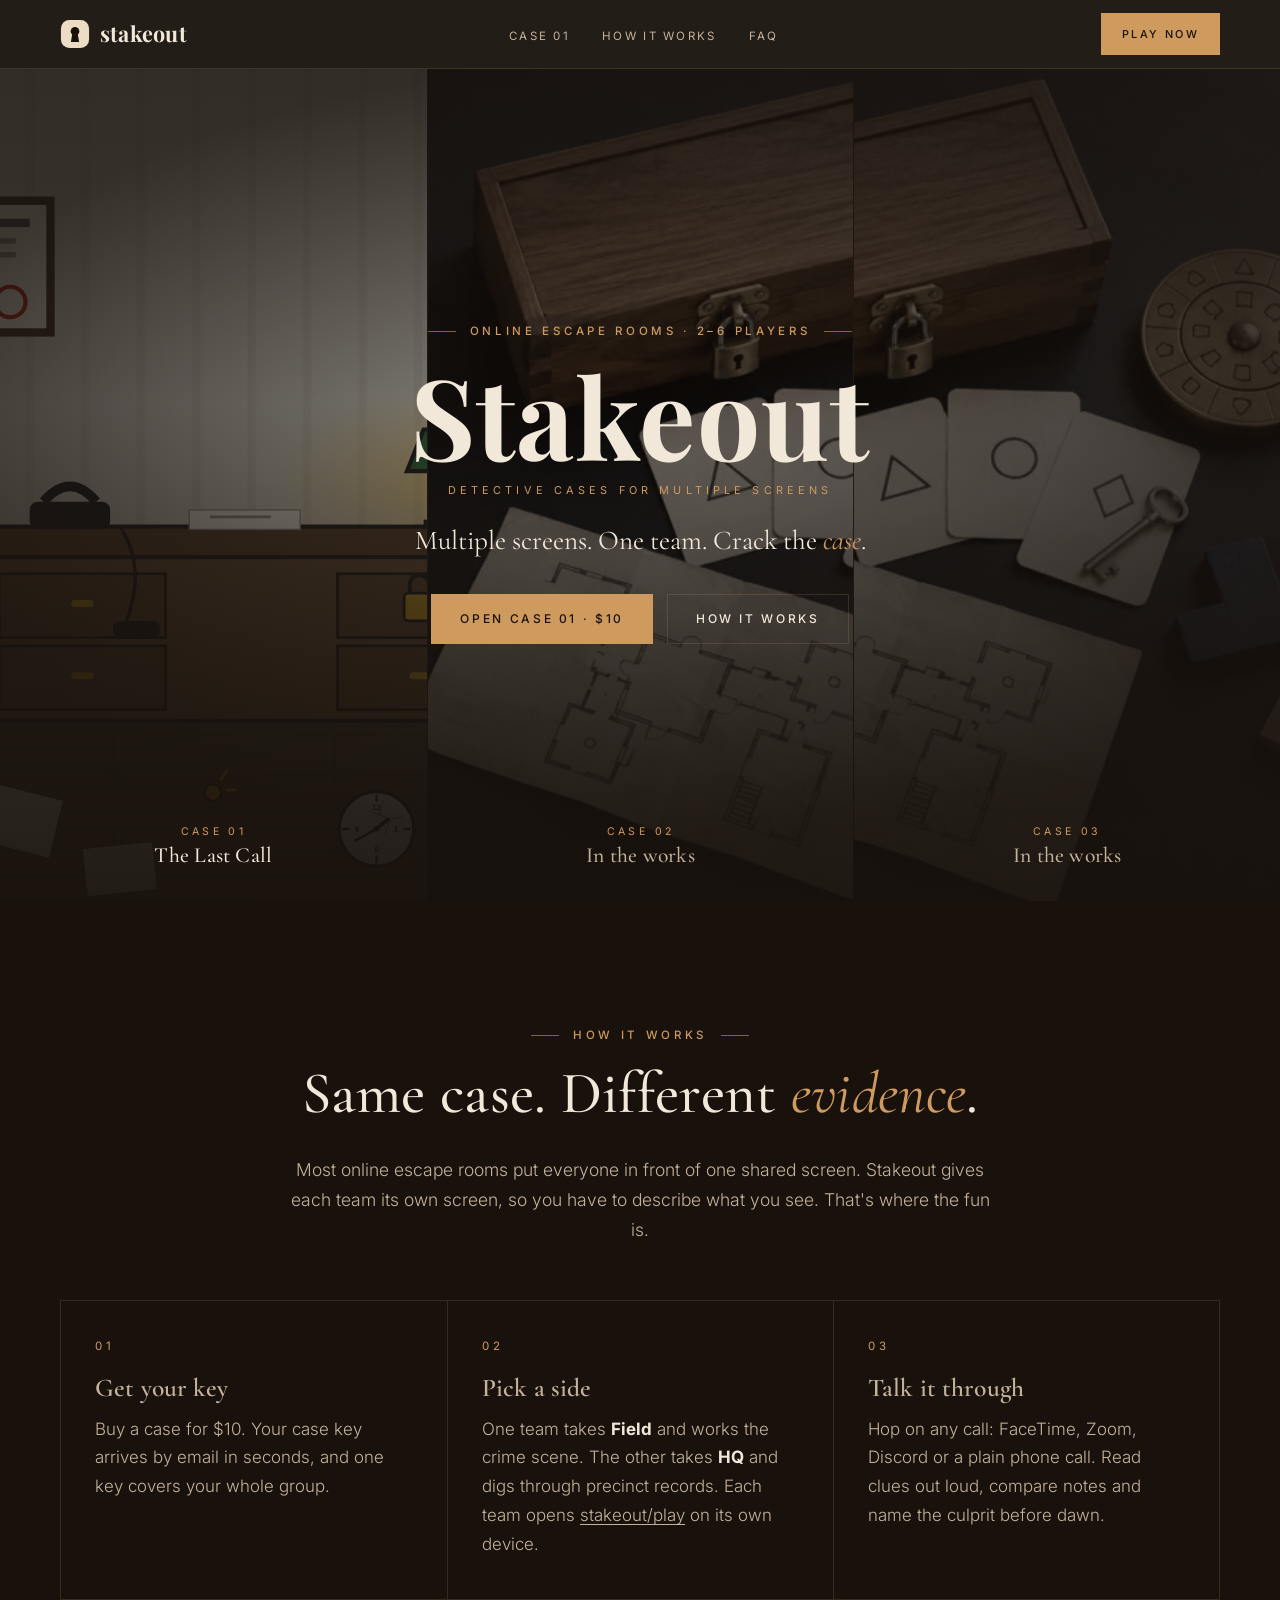
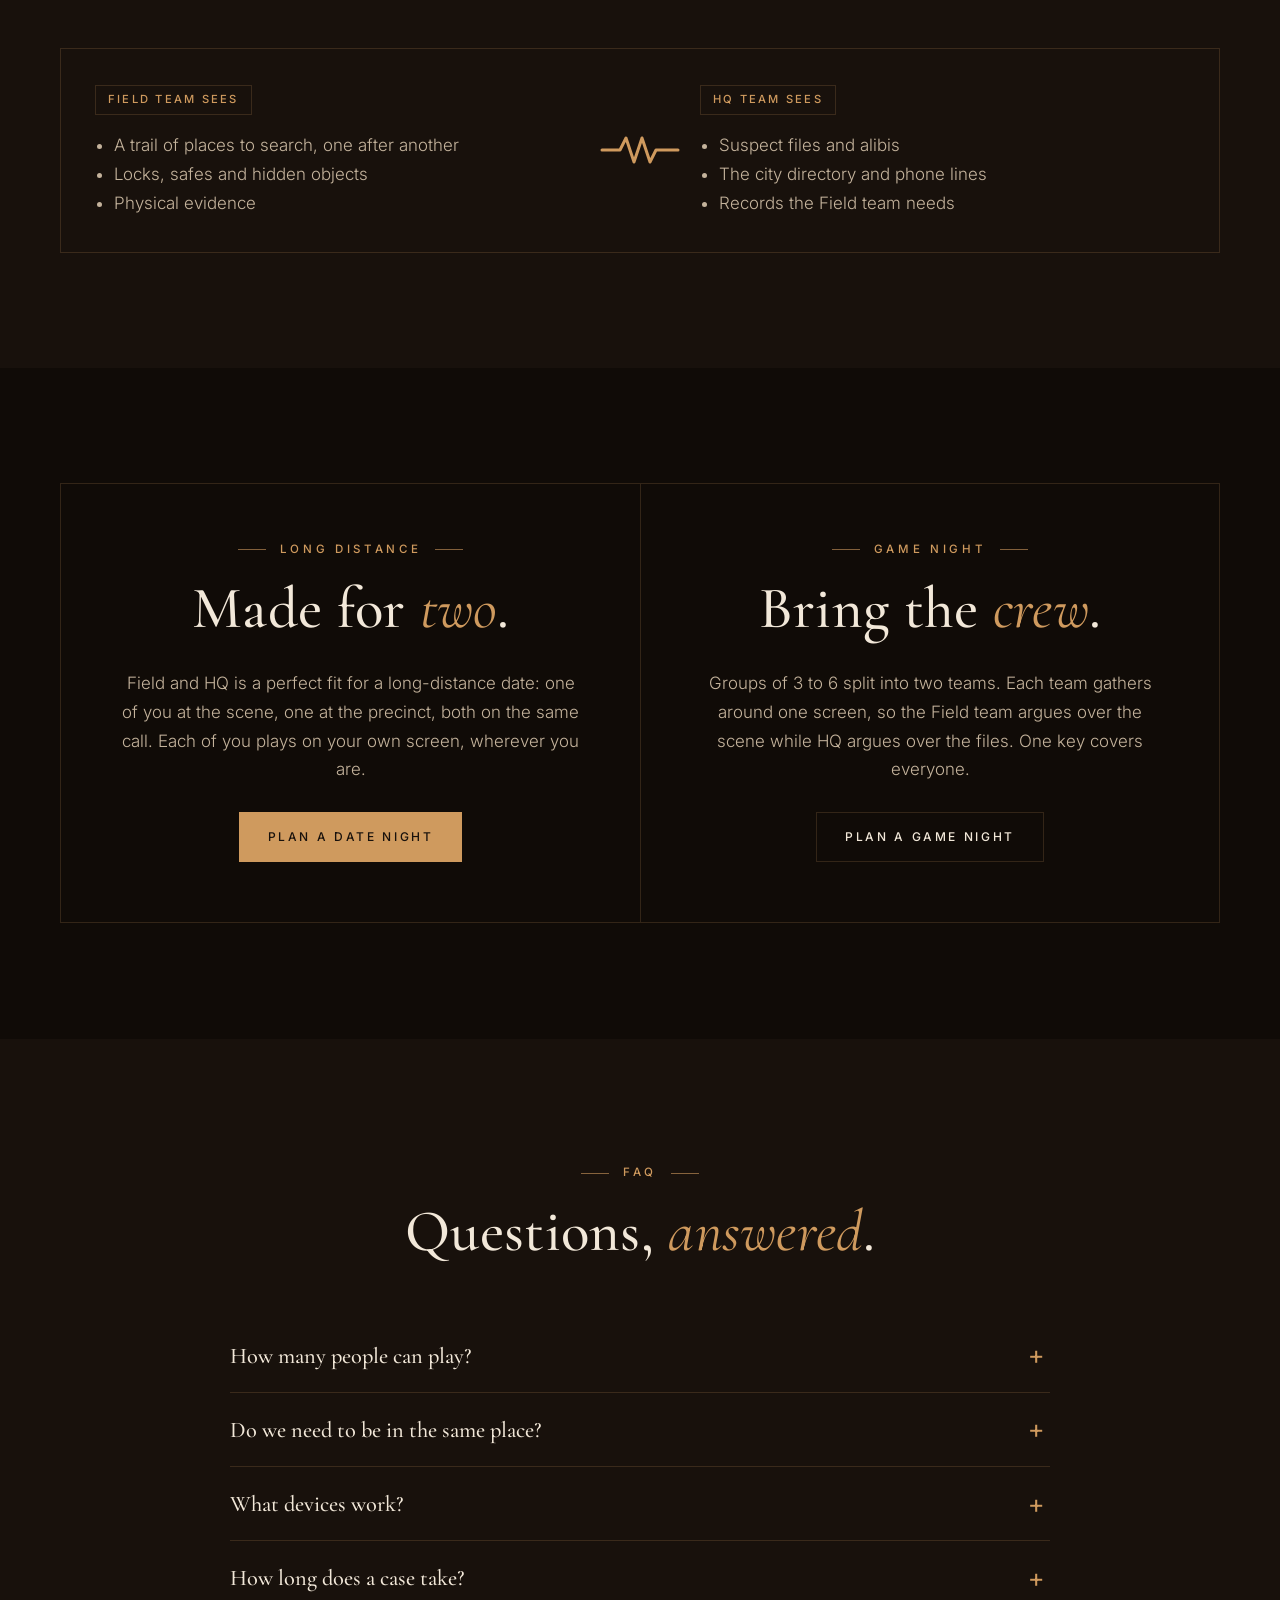
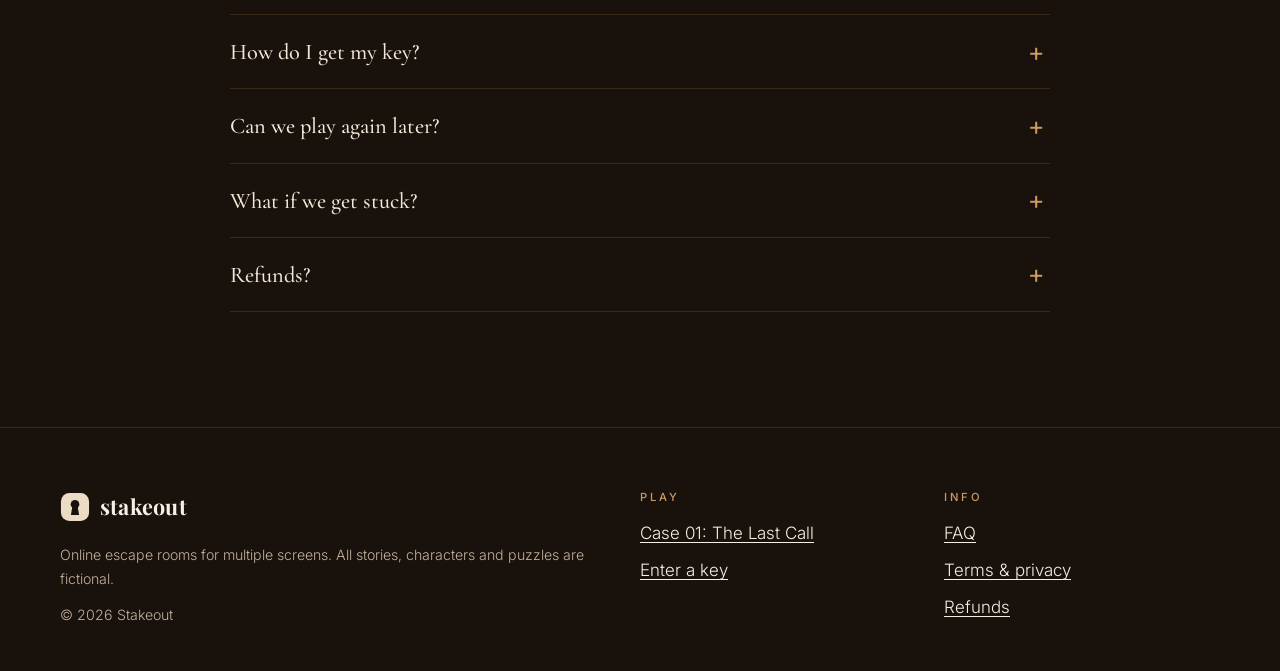
==== commit d4d50d77: "Three color options to choose from (?colors=a|b|c): Whiskey & smoke, Oxblood & gold, Graphite & embe" ====
--- a/index.html
+++ b/index.html
@@ -7,7 +7,8 @@
 <meta name="description" content="Online detective escape rooms you play from anywhere. Split into Field and HQ, each on your own screen, and talk it through. 2–6 players, $10 per room.">
 <meta property="og:title" content="Stakeout · Online escape rooms">
 <meta property="og:description" content="Multiple screens. One team. Crack the case. 2–6 players, $10 per room.">
-<meta name="theme-color" content="#111e2b">
+<meta name="theme-color" content="#18110c">
+<script>try{var q=new URLSearchParams(location.search).get("colors");if(q&&/^[abc]$/.test(q))localStorage.setItem("stakeout-colors",q);var c=localStorage.getItem("stakeout-colors");if(c&&c!=="a")document.documentElement.dataset.palette=c}catch(e){}</script>
 <link rel="icon" href="images/favicon.svg" type="image/svg+xml">
 <link rel="preconnect" href="https://fonts.googleapis.com">
 <link rel="preconnect" href="https://fonts.gstatic.com" crossorigin>
--- a/css/site.css
+++ b/css/site.css
@@ -1,28 +1,29 @@
 /* Stakeout — shared styles
-   Palette: taken from the homepage photo (navy table, brass lock, paper cards). Light pages, navy ink.
-   --tape is a paper fill behind navy text; --brand is the main button with white text; --brass only on navy,
-   --brass-ink for brass-colored text on cream.
-   Look: the high-end restaurant-site feel F&L Studio uses (Salt, Bel Piatto, Costa do Sol): night sections
-   alternating with cream ones, square buttons with spaced capitals, hairline labels, one accent word per heading. */
+   Three color options to choose from, picked with ?colors=a|b|c (remembered on this device):
+   a · Whiskey & smoke (Figma "Chocolate truffle"), b · Oxblood & gold, c · Graphite & ember.
+   Each has a dark night color, a light paper color for the game screens, and one warm accent:
+   --brass is the accent on night sections, --brass-ink the darker accent for text on paper.
+   Look: Salt-style night sections, square spaced-caps buttons, hairline labels, one italic accent word per heading. */
 :root {
-  --ivory: #f2f1ec;
-  --gray: #e6e3da;
-  --gray-2: #cfcabd;
-  --char: #111e2b;
-  --ink-2: #3a4656;
-  --mute: #586374;
-  --tape: #e6dcc3;
-  --tape-deep: #d3bb8b;
-  --brand: #1b2b40;
-  --night: #111e2b;
-  --brass: #d3bb8b;
-  --brass-ink: #7a5f2e;
-  --night-text: #eef0f2;
-  --night-muted: #b3bccb;
-  --night-line: #d3bb8b2e;
+  --ivory: #f5efe6;
+  --gray: #ebe2d4;
+  --gray-2: #d6c9b5;
+  --char: #1f1510;
+  --ink-2: #4d3d31;
+  --mute: #6a5848;
+  --tape: #ecdcc3;
+  --tape-deep: #cf9a5e;
+  --brand: #3a2417;
+  --night: #18110c;
+  --night-2: #100b07;
+  --brass: #cf9a5e;
+  --brass-ink: #8a5626;
+  --night-text: #f2e8d9;
+  --night-muted: #c4b39c;
+  --night-line: color-mix(in srgb, #cf9a5e 18%, transparent);
   --err: #b3261e;
   --ok: #2e6b3f;
-  --line: #111e2b22;
+  --line: color-mix(in srgb, var(--char) 13%, transparent);
 
   --f-head: "Cormorant Garamond", Georgia, serif;
   --f-name: "Playfair Display", Georgia, serif;
@@ -31,9 +32,46 @@
 
   --r: 0px;
   --r-sm: 0px;
-  --shadow: 0 1px 0 #111e2b10, 0 10px 30px -12px #111e2b40;
+  --shadow: 0 1px 0 color-mix(in srgb, var(--char) 6%, transparent), 0 10px 30px -12px color-mix(in srgb, var(--char) 25%, transparent);
   --wrap: 1160px;
   --ease: cubic-bezier(.2, .8, .2, 1);
+}
+
+:root[data-palette="b"] {
+  --ivory: #f6f1ee;
+  --gray: #ece3df;
+  --gray-2: #d8c8c2;
+  --char: #241014;
+  --ink-2: #4f363a;
+  --mute: #6b5156;
+  --tape: #eedfd6;
+  --tape-deep: #d4b06a;
+  --brand: #5a1a22;
+  --night: #1a0c0f;
+  --night-2: #110709;
+  --brass: #d4b06a;
+  --brass-ink: #7f5f22;
+  --night-text: #f3e9e4;
+  --night-muted: #c9b1ab;
+  --night-line: color-mix(in srgb, #d4b06a 18%, transparent);
+}
+:root[data-palette="c"] {
+  --ivory: #f4f2ef;
+  --gray: #e7e4df;
+  --gray-2: #d1ccc5;
+  --char: #1a1a1a;
+  --ink-2: #45413c;
+  --mute: #625d57;
+  --tape: #efe2d4;
+  --tape-deep: #e0884a;
+  --brand: #262321;
+  --night: #141414;
+  --night-2: #0c0c0c;
+  --brass: #e0884a;
+  --brass-ink: #9a4a17;
+  --night-text: #efebe6;
+  --night-muted: #b8b1a9;
+  --night-line: color-mix(in srgb, #e0884a 18%, transparent);
 }
 
 *, *::before, *::after { box-sizing: border-box; }
@@ -80,7 +118,7 @@
 .btn:active { transform: scale(.98); }
 .btn--tape { --bg: var(--brand); --bd: var(--brand); --fg: #fff; }
 .btn--tape:hover { --bg: transparent; --fg: var(--brand); }
-.btn--ghost { --bg: transparent; --fg: var(--char); --bd: #111e2b59; }
+.btn--ghost { --bg: transparent; --fg: var(--char); --bd: color-mix(in srgb, var(--char) 35%, transparent); }
 .btn--ghost:hover { --bg: var(--char); --fg: var(--ivory); --bd: var(--char); }
 .dark .btn--tape, .hero .btn--tape, .nav .btn--tape { --bg: var(--brass); --bd: var(--brass); --fg: var(--night); }
 .dark .btn--tape:hover, .hero .btn--tape:hover, .nav .btn--tape:hover { --bg: transparent; --fg: var(--brass); }
@@ -98,12 +136,12 @@
 .dark .eyebrow, .hero .eyebrow { color: var(--brass); }
 
 /* ---------- nav ---------- */
-.nav { position: sticky; top: 0; z-index: 50; background: #111e2bf2; backdrop-filter: blur(10px); border-bottom: 1px solid var(--night-line); color: var(--night-text); }
+.nav { position: sticky; top: 0; z-index: 50; background: color-mix(in srgb, var(--night) 95%, transparent); backdrop-filter: blur(10px); border-bottom: 1px solid var(--night-line); color: var(--night-text); }
 .nav .wrap { display: flex; align-items: center; justify-content: space-between; min-height: 68px; gap: 16px; }
 .logo { display: inline-flex; align-items: center; gap: 10px; font: 700 1.35rem/1 var(--f-name); letter-spacing: .01em; text-decoration: none; }
 .logo svg { width: 30px; height: 30px; }
-.nav .logo svg rect { fill: #e6dcc3; }
-.nav .logo svg circle, .nav .logo svg path { fill: #111e2b; }
+.nav .logo svg rect, footer .logo svg rect { fill: var(--tape); }
+.nav .logo svg circle, .nav .logo svg path, footer .logo svg circle, footer .logo svg path { fill: var(--night); }
 .nav ul { display: flex; gap: 32px; list-style: none; margin: 0 0 0 auto; padding: 0; }
 .nav ul a { text-decoration: none; font: 400 .72rem/1 var(--f-body); letter-spacing: .2em; text-transform: uppercase; color: var(--night-muted); transition: color .2s; }
 .nav ul a:hover, .nav ul a[aria-current] { color: var(--brass); }
@@ -117,7 +155,7 @@
 .alt { background: var(--gray); }
 /* night sections */
 .dark { background: var(--night); color: var(--night-text); }
-.dark--2 { background: #0c1621; }
+.dark--2 { background: var(--night-2); }
 .dark p, .dark li { color: var(--night-muted); }
 .dark strong { color: var(--night-text); }
 .dark .section-head p { color: var(--night-muted); }
@@ -127,7 +165,7 @@
 footer a { color: var(--ivory); }
 footer .wrap { display: grid; gap: 28px; grid-template-columns: 2fr 1fr 1fr; }
 footer .logo { color: var(--ivory); }
-footer small { color: #b3bccb; display: block; margin-top: 12px; }
+footer small { color: var(--night-muted); display: block; margin-top: 12px; }
 footer ul { list-style: none; padding: 0; margin: 0; display: grid; gap: 8px; }
 footer h4 { font: 500 .7rem/1 var(--f-body); letter-spacing: .28em; text-transform: uppercase; color: var(--brass); margin-bottom: 16px; }
 @media (max-width: 760px) { footer .wrap { grid-template-columns: 1fr; } }
--- a/css/home.css
+++ b/css/home.css
@@ -3,7 +3,7 @@
    under a dark veil, with the name centered on top. */
 .hero { position: relative; overflow: hidden; background: var(--night); color: var(--night-text); padding: 0; height: calc(100svh - 68px); min-height: 560px; display: grid; place-items: center; text-align: center; }
 .triptych { position: absolute; inset: 0; display: grid; grid-template-columns: repeat(3, 1fr); }
-.panel { position: relative; overflow: hidden; display: block; color: inherit; text-decoration: none; background: #0c1621; }
+.panel { position: relative; overflow: hidden; display: block; color: inherit; text-decoration: none; background: var(--night-2); }
 .panel + .panel { border-left: 1px solid var(--night-line); }
 .slide { position: absolute; inset: 0; width: 100%; height: 100%; max-width: none; object-fit: cover; opacity: 0;
   animation: slide calc(var(--n) * 6s) linear infinite; animation-delay: calc(var(--i) * 6s + var(--lag)); }
@@ -22,11 +22,11 @@
 a.panel:hover .panel-label { color: var(--brass); }
 a.panel:hover .slide { filter: brightness(1.12); }
 .hero-veil { position: absolute; inset: 0; z-index: 1; pointer-events: none;
-  background: radial-gradient(75% 60% at 50% 46%, #111e2b38, #111e2bc4 78%), linear-gradient(#111e2b66, #111e2b33 40%, #111e2bcc); }
+  background: radial-gradient(75% 60% at 50% 46%, color-mix(in srgb, var(--night) 22%, transparent), color-mix(in srgb, var(--night) 77%, transparent) 78%), linear-gradient(color-mix(in srgb, var(--night) 40%, transparent), color-mix(in srgb, var(--night) 20%, transparent) 40%, color-mix(in srgb, var(--night) 80%, transparent)); }
 .hero-copy { position: relative; z-index: 2; max-width: 640px; padding: 0 24px; display: flex; flex-direction: column; align-items: center; pointer-events: none; }
 .hero-copy a { pointer-events: auto; }
 .hero .eyebrow { color: var(--brass); }
-.hero-name { font: 700 clamp(3.6rem, 9vw, 7rem)/1 var(--f-name); letter-spacing: .01em; margin: 0 0 14px; color: #f3ecdf; }
+.hero-name { font: 700 clamp(3.6rem, 9vw, 7rem)/1 var(--f-name); letter-spacing: .01em; margin: 0 0 14px; color: var(--night-text); }
 .hero-sub { font: 400 .68rem/1 var(--f-body); letter-spacing: .38em; text-transform: uppercase; color: var(--brass); margin: 0 0 26px; }
 .hero-line { font: 400 clamp(1.3rem, 2.2vw, 1.7rem)/1.4 var(--f-head); color: var(--night-text); margin: 0 0 34px; }
 .hero-line em { font-style: italic; color: var(--brass); }
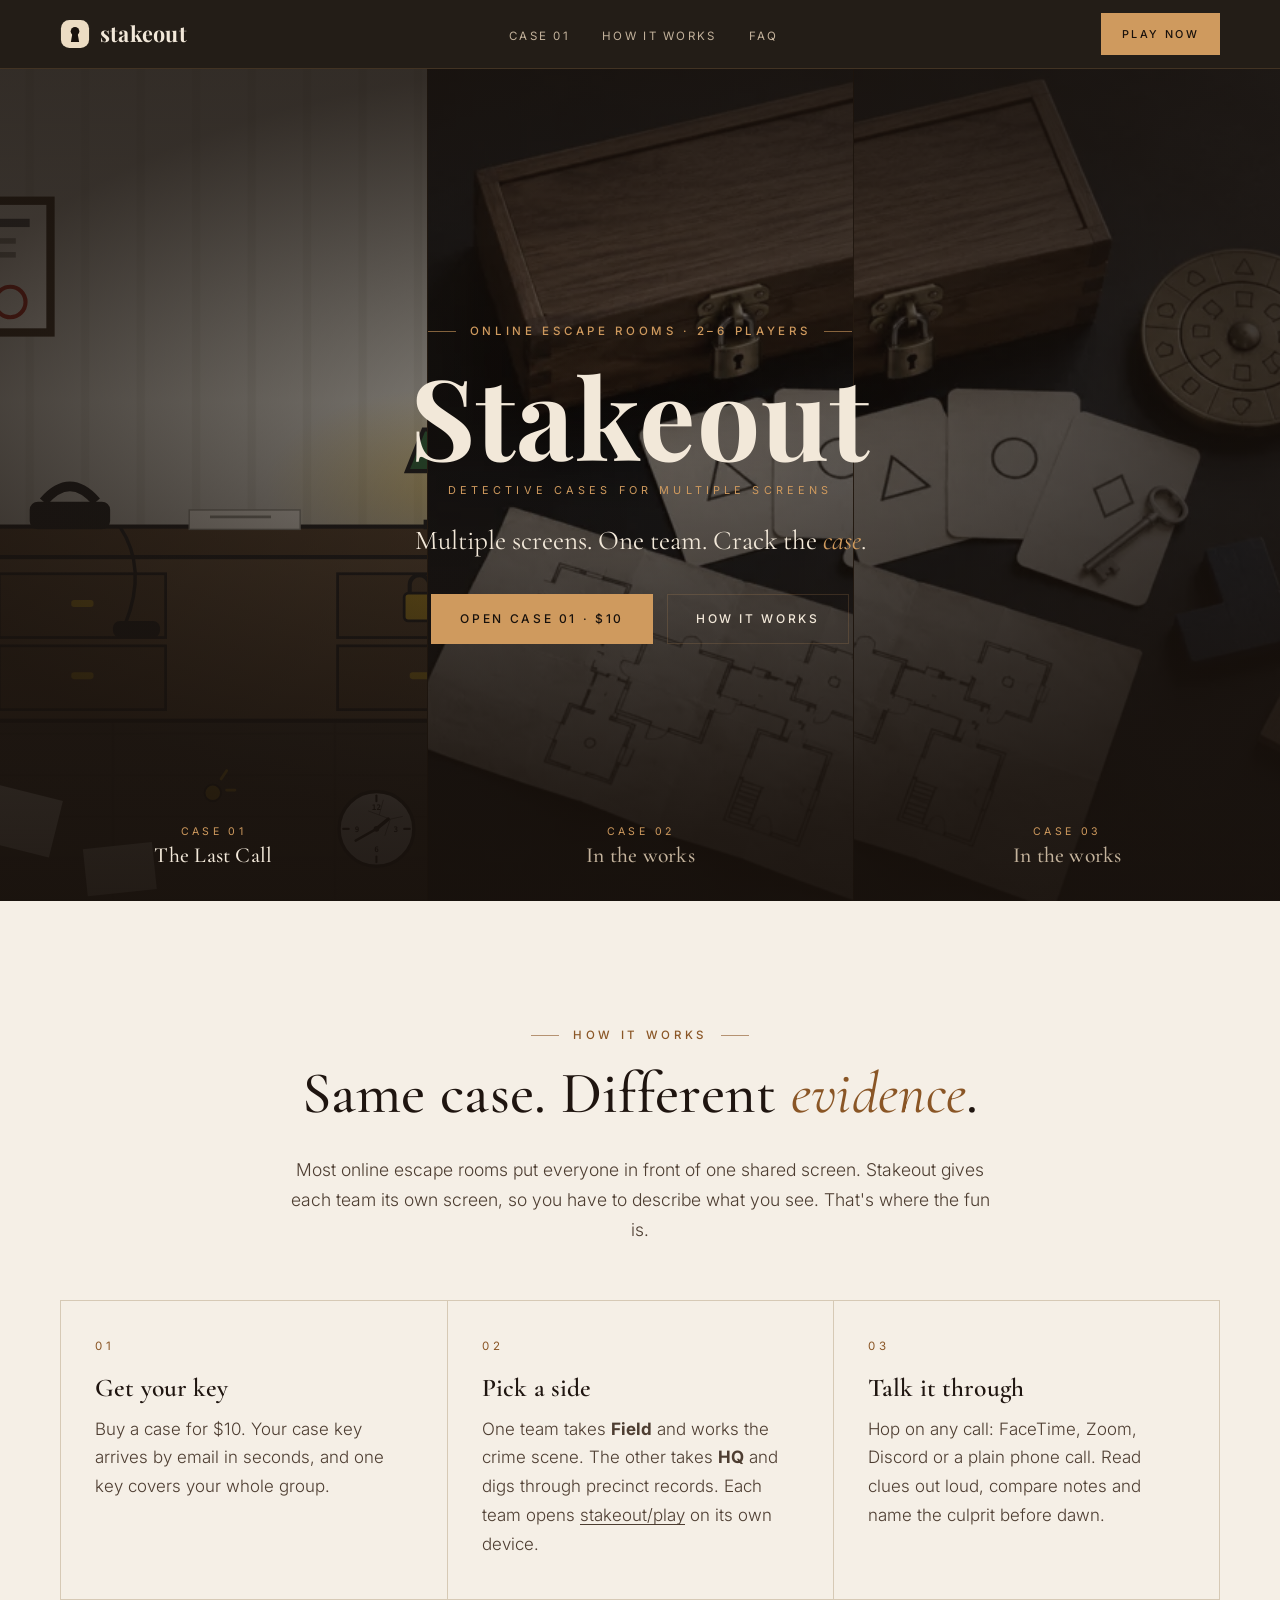
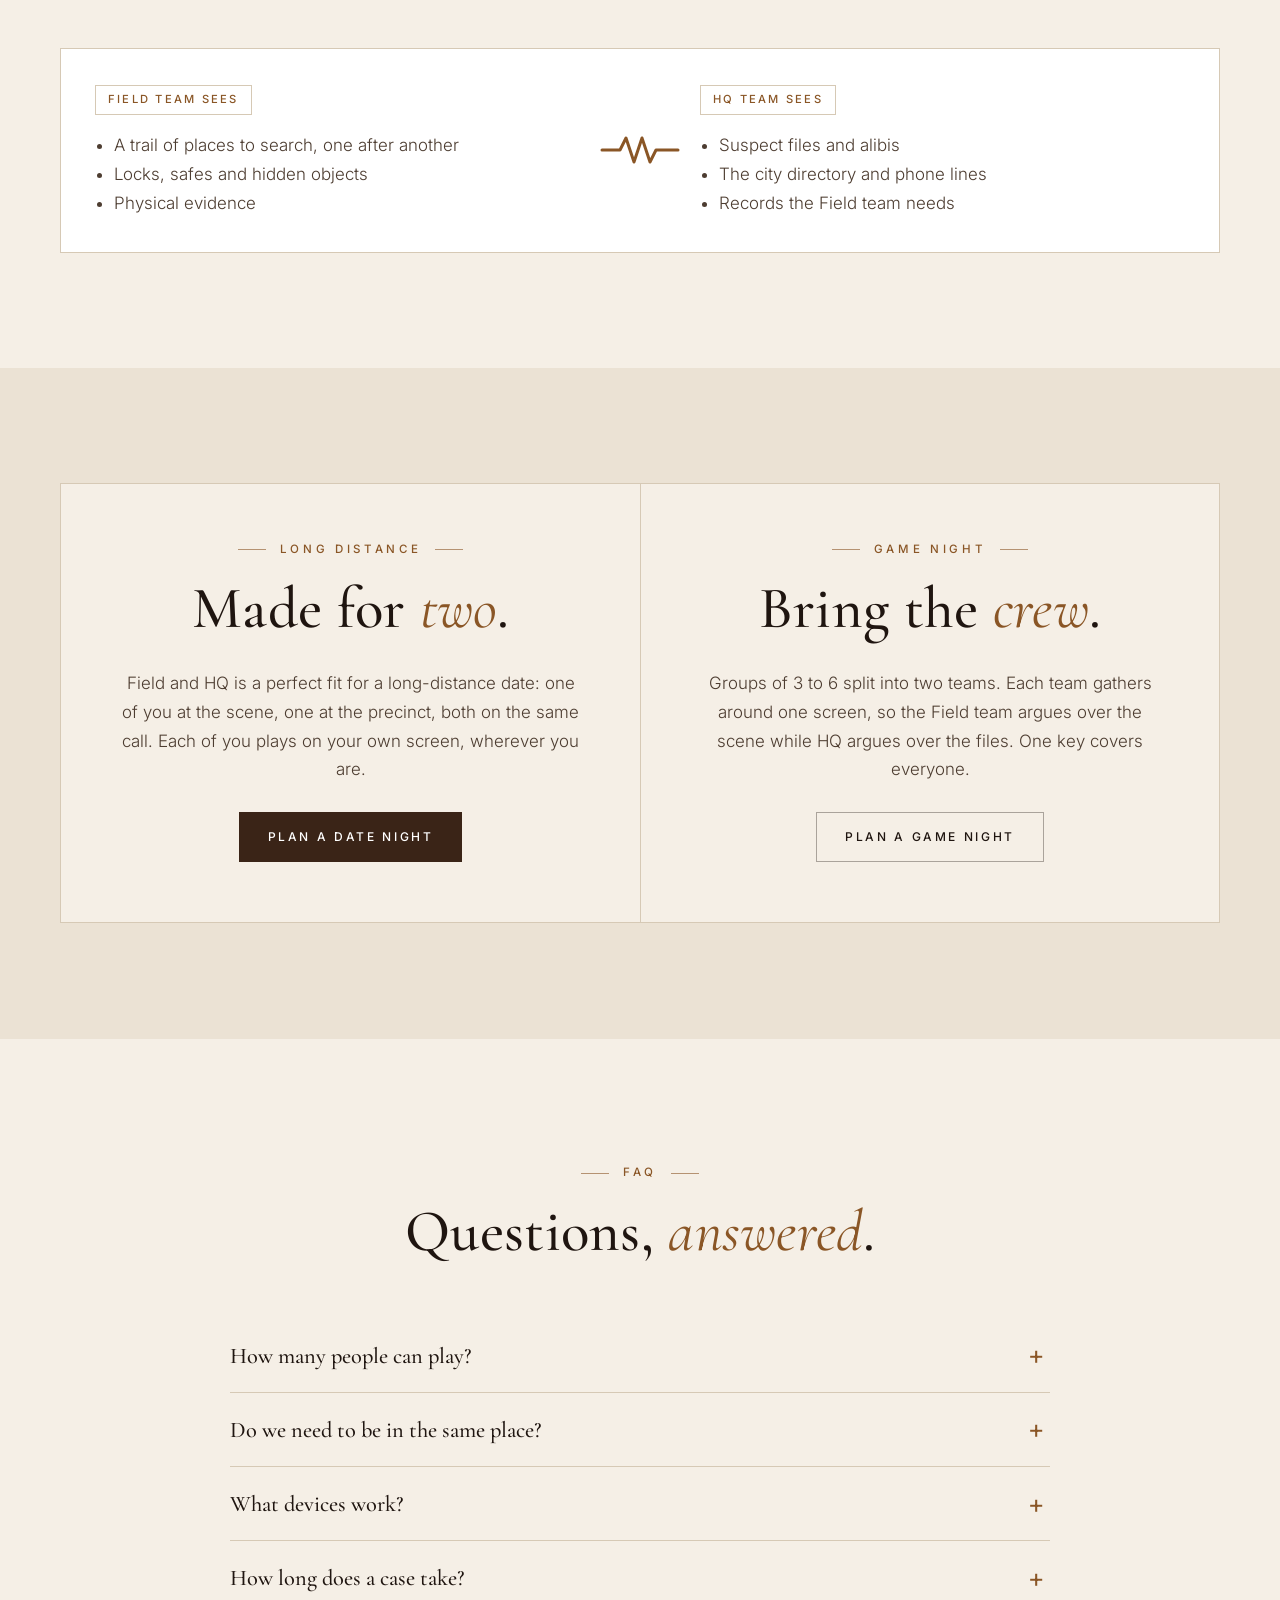
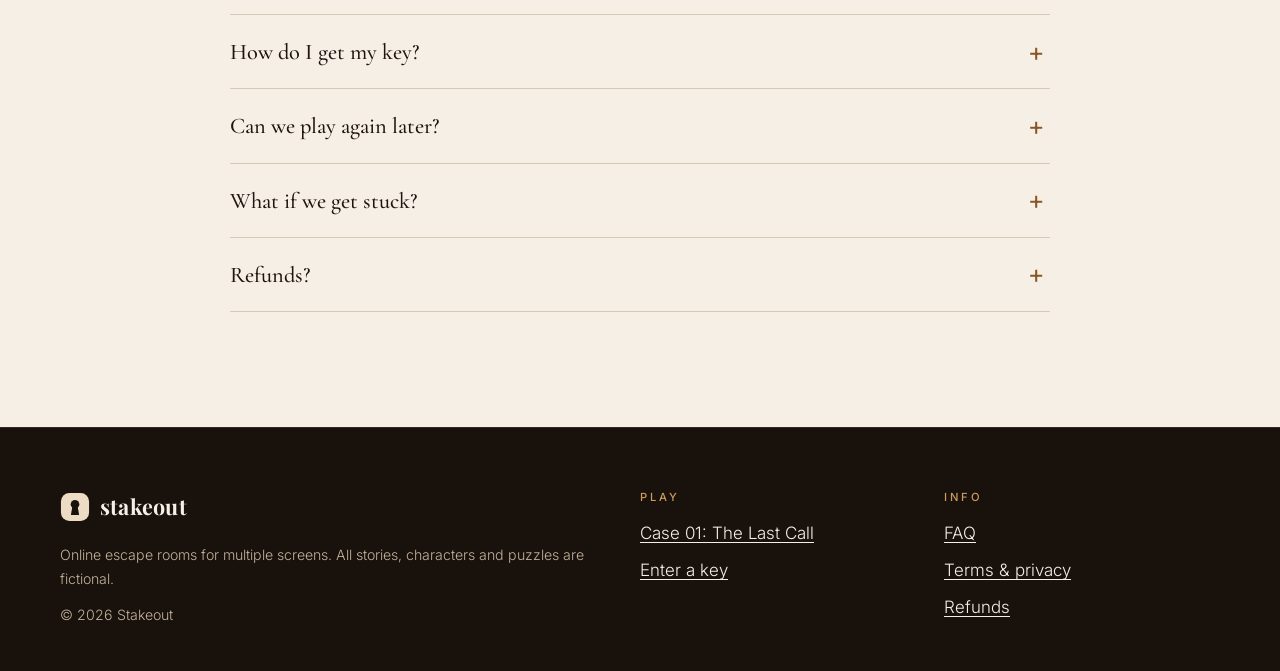
==== commit 514817e3: "Lighter below the top: cream sections with dark text; only the photo panels and the case page header" ====
--- a/index.html
+++ b/index.html
@@ -73,7 +73,7 @@
     </div>
   </section>
 
-  <section id="how" class="dark">
+  <section id="how">
     <div class="wrap">
       <div class="section-head reveal">
         <span class="eyebrow">How it works</span>
@@ -121,7 +121,7 @@
     </div>
   </section>
 
-  <section class="duo dark dark--2">
+  <section class="duo alt">
     <div class="wrap duo-grid">
       <div class="reveal">
         <span class="eyebrow">Long distance</span>
@@ -138,7 +138,7 @@
     </div>
   </section>
 
-  <section id="faq" class="dark">
+  <section id="faq">
     <div class="wrap faq-wrap">
       <div class="section-head reveal">
         <span class="eyebrow">FAQ</span>
--- a/css/home.css
+++ b/css/home.css
@@ -42,34 +42,34 @@
 @media (prefers-reduced-motion: reduce) { .slide { animation: none; } }
 
 /* ---------- how ---------- */
-.steps { list-style: none; padding: 0; margin: 0 0 48px; display: grid; grid-template-columns: repeat(3, 1fr); gap: 0; border: 1px solid var(--night-line); }
+.steps { list-style: none; padding: 0; margin: 0 0 48px; display: grid; grid-template-columns: repeat(3, 1fr); gap: 0; border: 1px solid var(--gray-2); }
 @media (max-width: 860px) { .steps { grid-template-columns: 1fr; } }
 .step { padding: 40px 34px; border: 0; transition: background .3s; }
-.step + .step { border-left: 1px solid var(--night-line); }
-@media (max-width: 860px) { .step + .step { border-left: 0; border-top: 1px solid var(--night-line); } }
-.step:hover { background: #ffffff08; }
-.step-n { display: block; font: 400 .72rem/1 var(--f-body); letter-spacing: .32em; color: var(--brass); margin-bottom: 22px; }
-.step p { margin: 0; }
-.split { display: grid; grid-template-columns: 1fr 80px 1fr; gap: 20px; align-items: center; border: 1px solid var(--night-line); padding: 34px; background: transparent; }
-.split ul { margin: 16px 0 0; padding-left: 1.1em; }
-.split .chip { border-color: var(--night-line); color: var(--brass); }
-.split-mid path { stroke: var(--brass); }
+.step + .step { border-left: 1px solid var(--gray-2); }
+@media (max-width: 860px) { .step + .step { border-left: 0; border-top: 1px solid var(--gray-2); } }
+.step:hover { background: #fff; }
+.step-n { display: block; font: 400 .72rem/1 var(--f-body); letter-spacing: .32em; color: var(--brass-ink); margin-bottom: 22px; }
+.step p { color: var(--ink-2); margin: 0; }
+.split { display: grid; grid-template-columns: 1fr 80px 1fr; gap: 20px; align-items: center; border: 1px solid var(--gray-2); padding: 34px; background: #fff; }
+.split ul { margin: 16px 0 0; padding-left: 1.1em; color: var(--ink-2); }
+.split .chip { color: var(--brass-ink); }
+.split-mid path { stroke: var(--brass-ink); }
 .split-mid svg { width: 80px; }
 @media (max-width: 700px) { .split { grid-template-columns: 1fr; } .split-mid { justify-self: center; transform: rotate(90deg); } }
 
 /* ---------- duo ---------- */
-.duo-grid { display: grid; grid-template-columns: 1fr 1fr; gap: 0; border: 1px solid var(--night-line); }
+.duo-grid { display: grid; grid-template-columns: 1fr 1fr; gap: 0; border: 1px solid var(--gray-2); background: var(--ivory); }
 .duo-grid > div { padding: clamp(32px, 5vw, 60px); text-align: center; display: flex; flex-direction: column; align-items: center; }
-.duo-grid > div + div { border-left: 1px solid var(--night-line); }
-.duo-grid p { max-width: 34em; margin-bottom: 28px; }
-@media (max-width: 760px) { .duo-grid { grid-template-columns: 1fr; } .duo-grid > div + div { border-left: 0; border-top: 1px solid var(--night-line); } }
+.duo-grid > div + div { border-left: 1px solid var(--gray-2); }
+.duo-grid p { max-width: 34em; margin-bottom: 28px; color: var(--ink-2); }
+@media (max-width: 760px) { .duo-grid { grid-template-columns: 1fr; } .duo-grid > div + div { border-left: 0; border-top: 1px solid var(--gray-2); } }
 
 /* ---------- faq ---------- */
 .faq-wrap { max-width: 820px; }
-.faq details { border-bottom: 1px solid var(--night-line); background: transparent; }
-.faq summary { cursor: pointer; list-style: none; padding: 22px 40px 22px 0; position: relative; font: 500 1.4rem/1.3 var(--f-head); color: var(--night-text); }
+.faq details { border-bottom: 1px solid var(--gray-2); background: transparent; }
+.faq summary { cursor: pointer; list-style: none; padding: 22px 40px 22px 0; position: relative; font: 500 1.4rem/1.3 var(--f-head); color: var(--char); }
 .faq summary::-webkit-details-marker { display: none; }
 .faq summary::after { content: "+"; position: absolute; right: 6px; top: 50%; translate: 0 -50%; font: 400 1.6rem/1 var(--f-body); transition: rotate .2s var(--ease); }
 .faq details[open] summary::after { rotate: 45deg; }
-.faq details p { margin: 0 0 20px; max-width: 60ch; }
-.faq summary::after { color: var(--brass); }
+.faq details p { color: var(--ink-2); margin: 0 0 20px; max-width: 60ch; }
+.faq summary::after { color: var(--brass-ink); }
